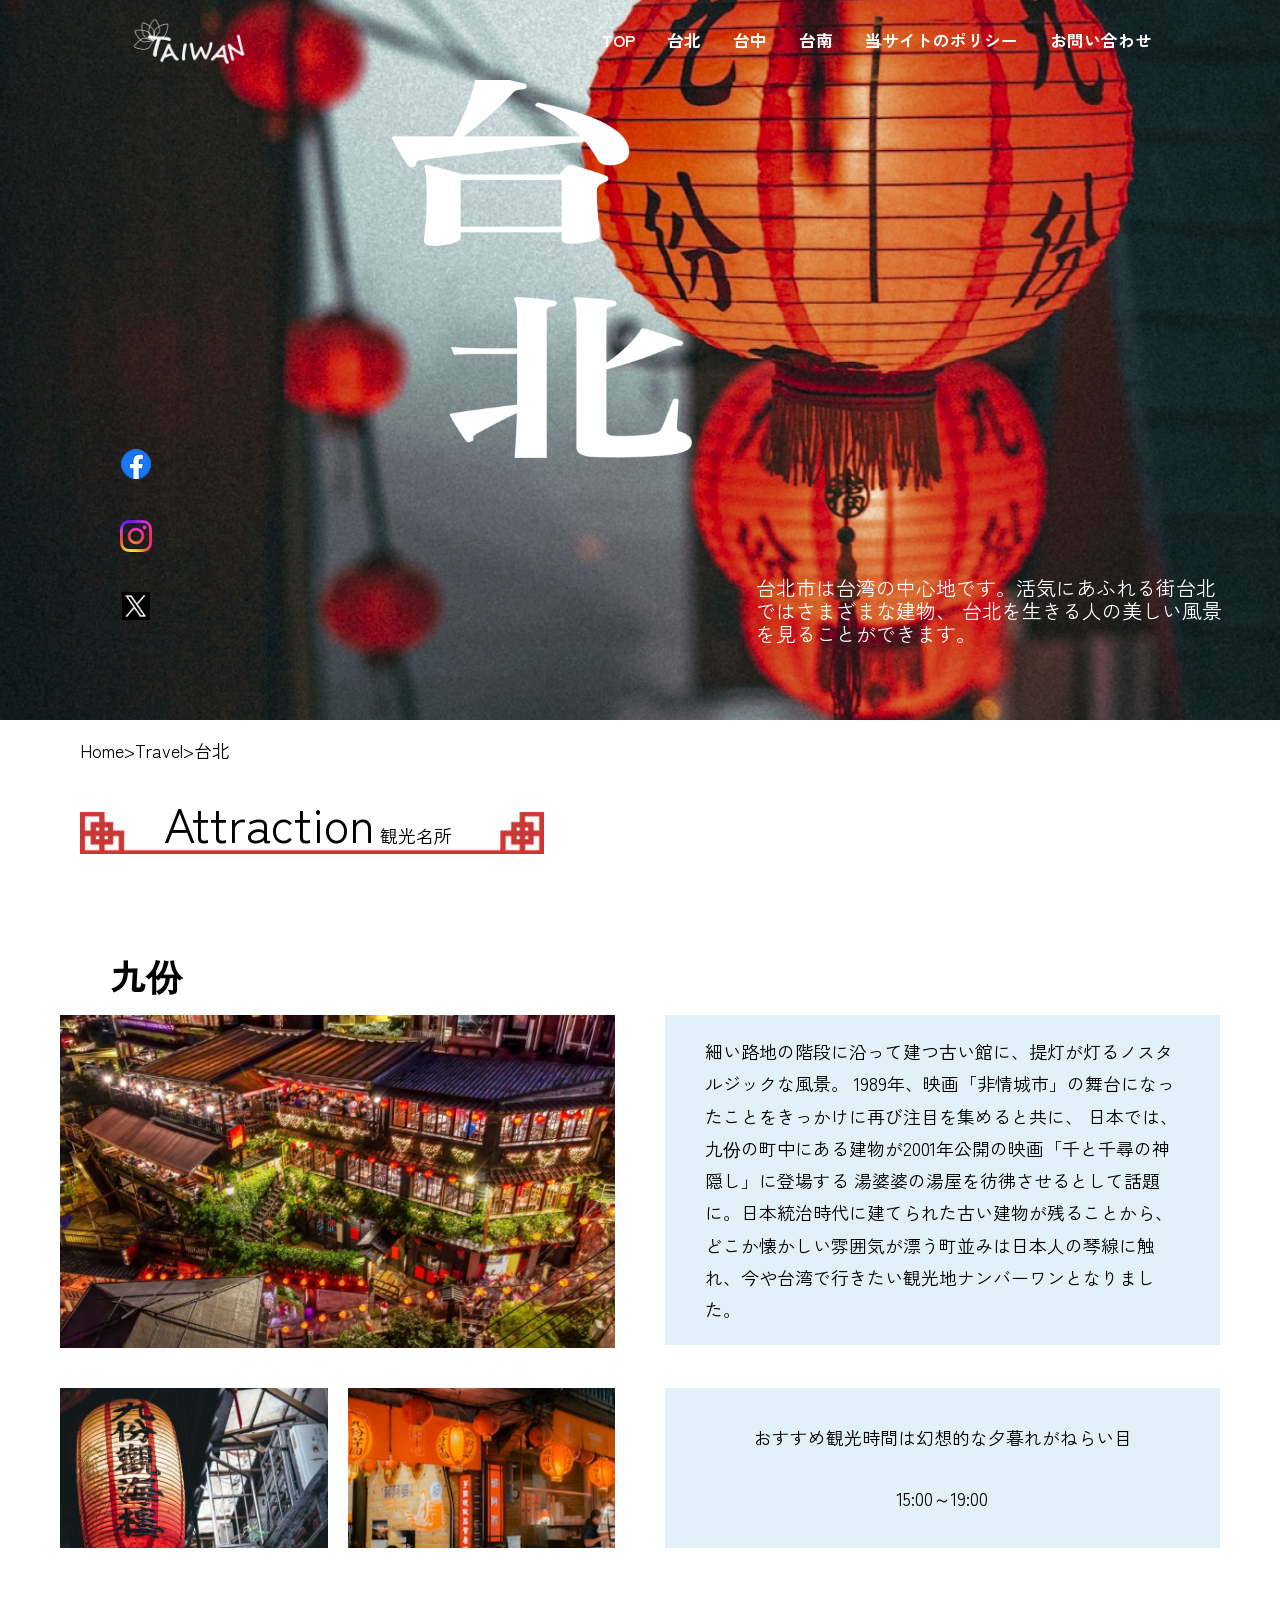
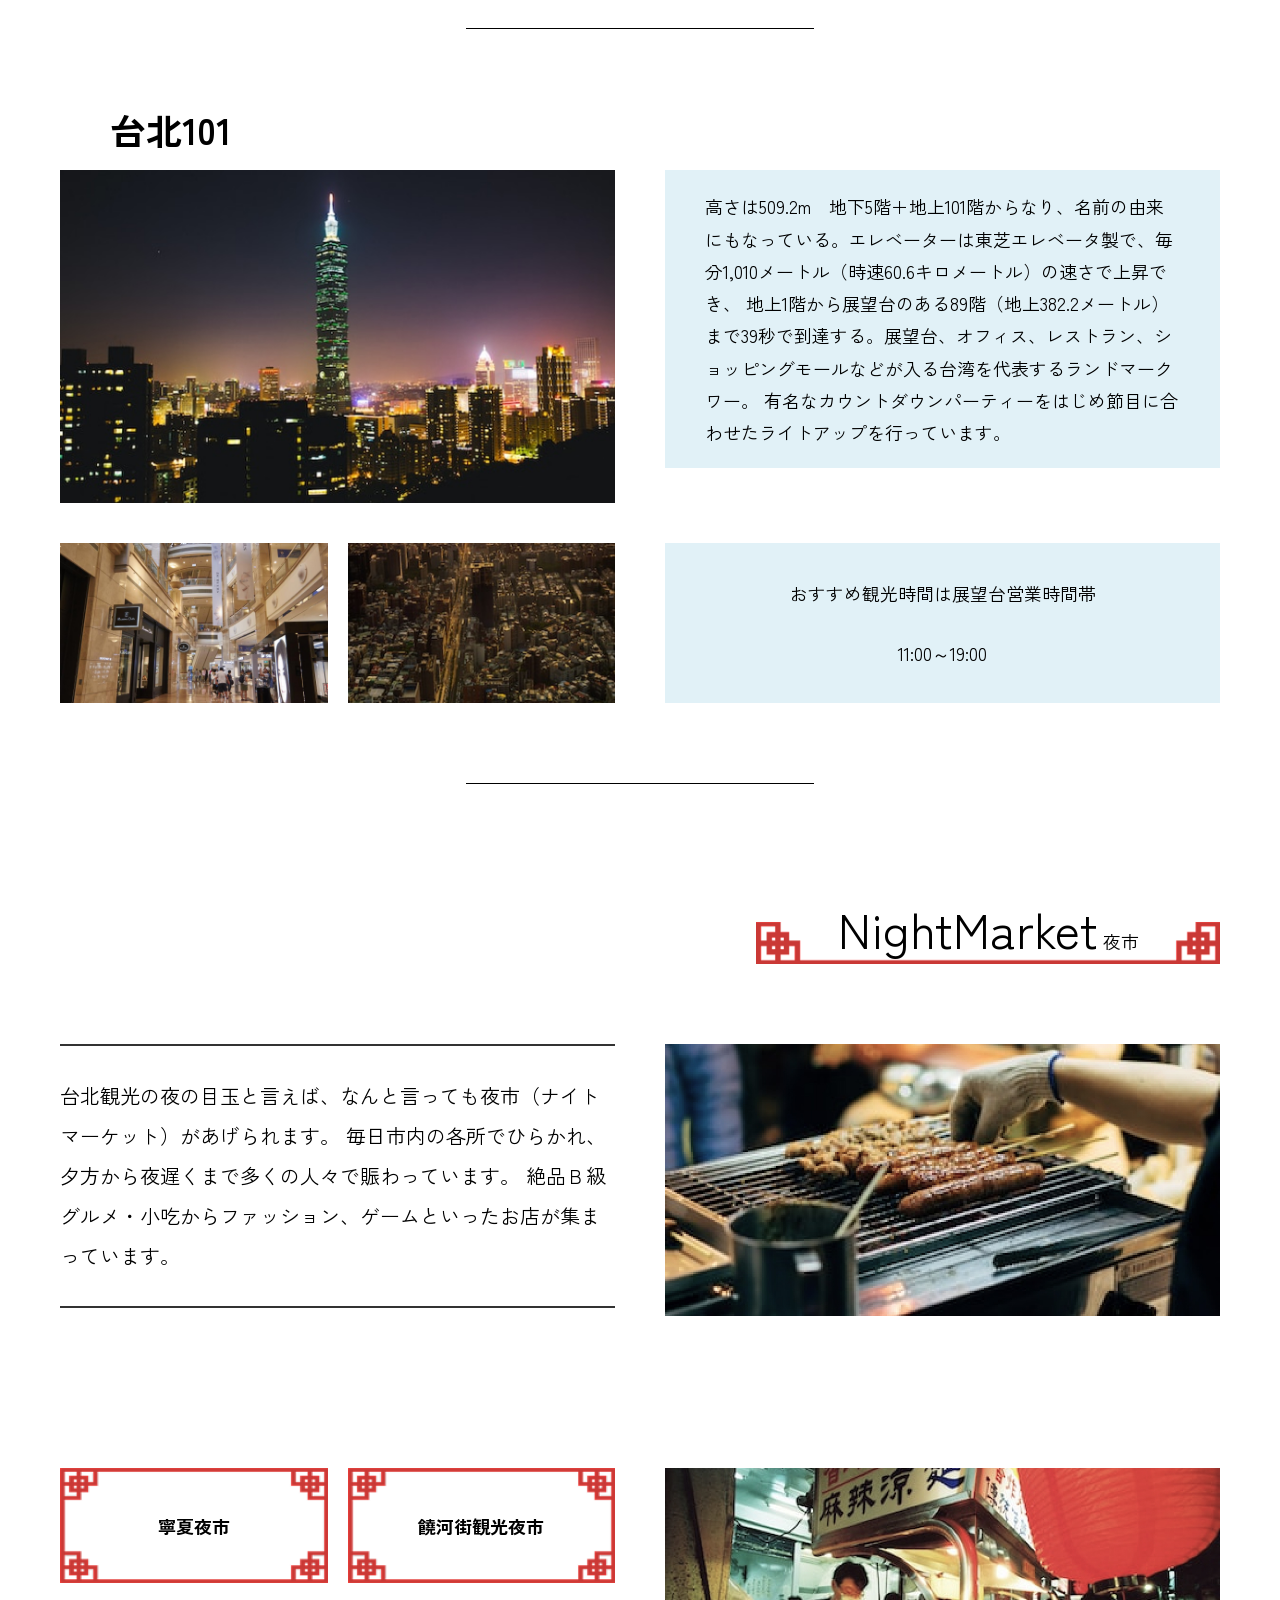
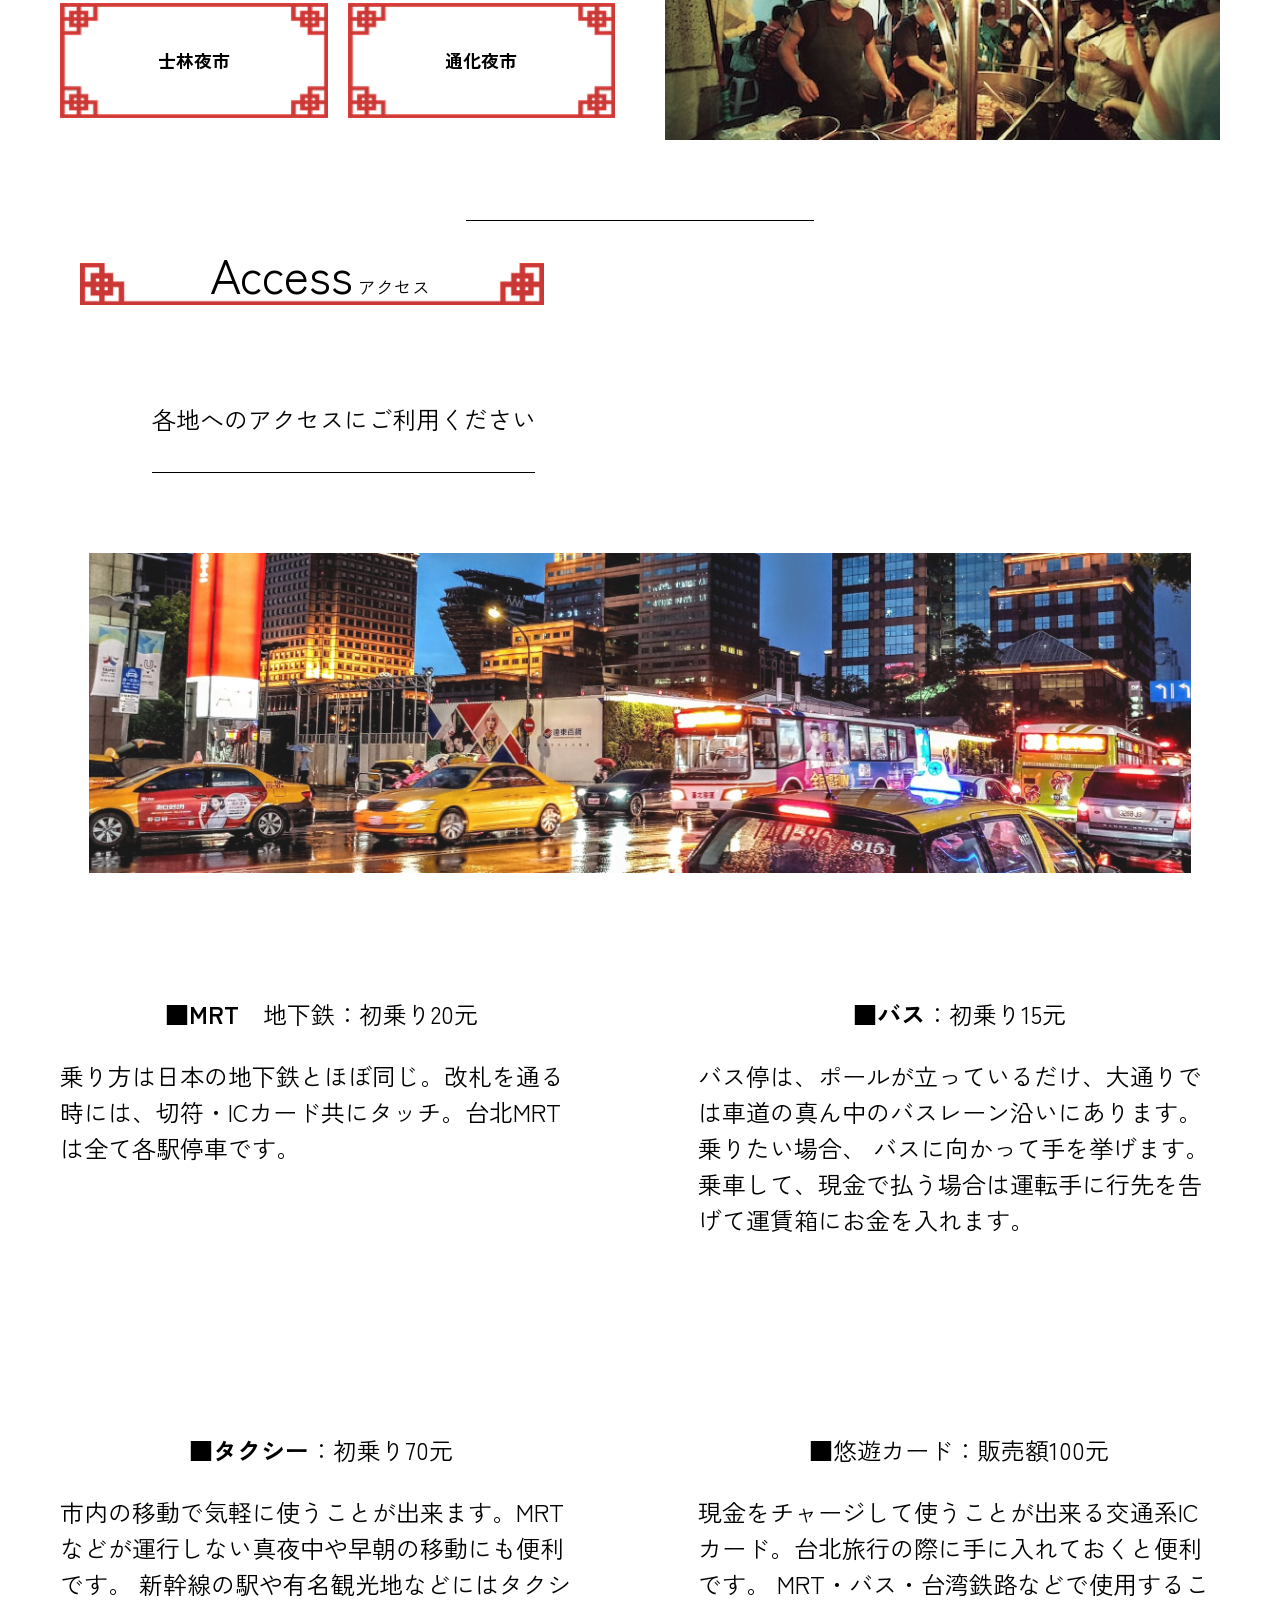
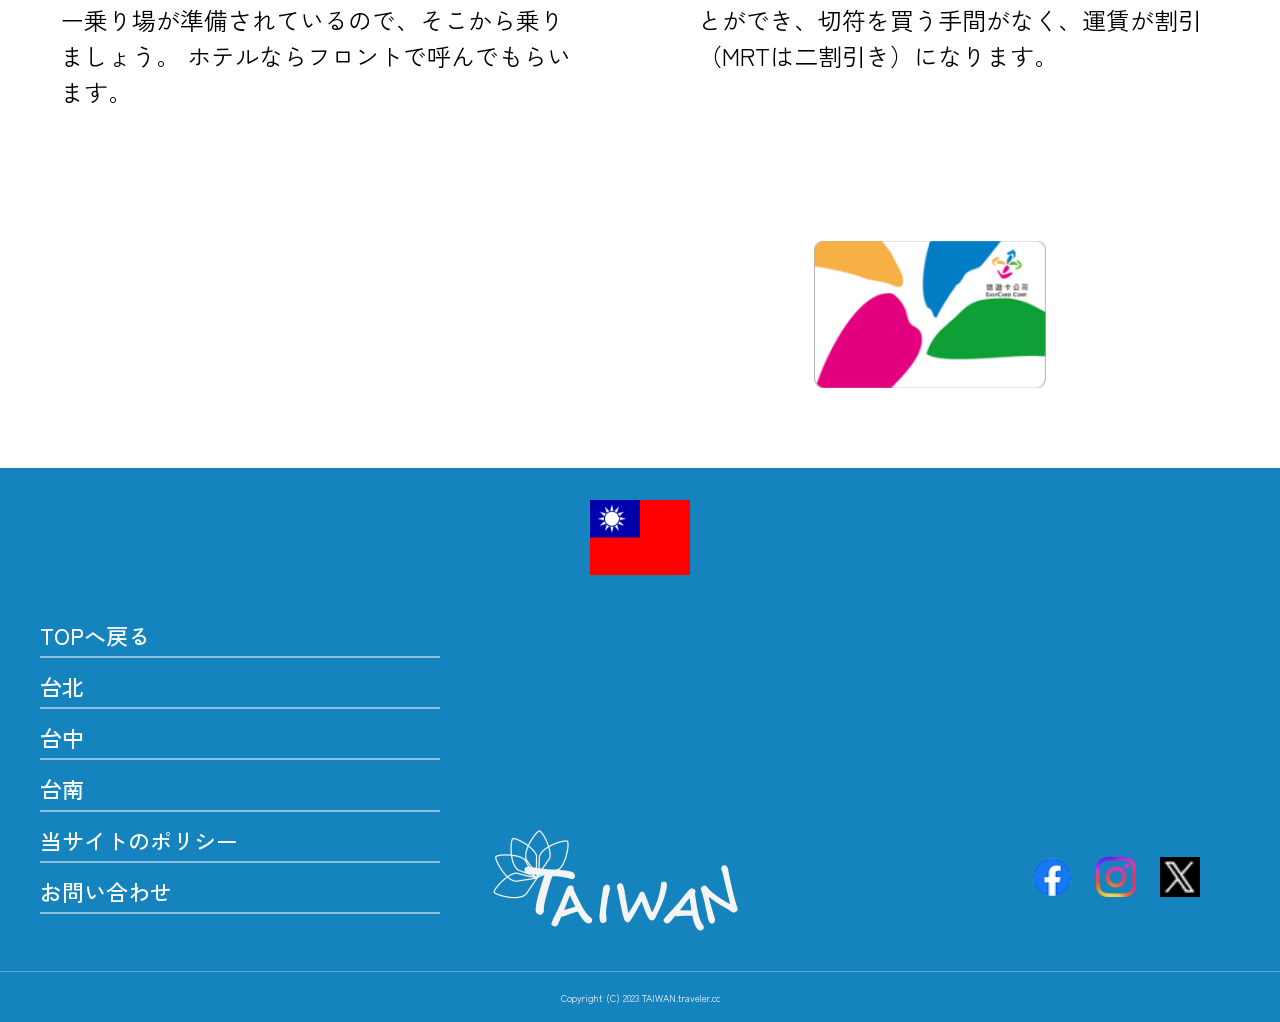
==== Portfolio/taipei/index.html @ 8aad1cf9 "Add files via upload" ====
<!DOCTYPE html>
<html lang="ja">
<head>
    <title>台北</title>
     <meta charset="UTF-8">
    <link rel="preconnect" href="https://fonts.googleapis.com">
    <link rel="preconnect" href="https://fonts.gstatic.com" crossorigin>
    <link href="https://fonts.googleapis.com/css2?family=Zen+Kaku+Gothic+New&display=swap" rel="stylesheet">
    <meta name="viewport">
    <link rel="stylesheet" href="./styles/reset.css">
    <link rel="stylesheet" href="./styles/style.css">
    <link rel="stylesheet" href="./styles/header.css">
    <link rel="stylesheet" href="../common/共有.topbtn/topbtn.css">
    <meta name="viewport" content="width=device-width, initial-scale=1.0">
    <!-- SP対応：画面幅に応じてレイアウトを調整 -->
</head>
<body>
    <!-- 💡body直下　headerの上に入れ込んでください -->
  <div id="loading">
    <img src="./images/ヘッダーロゴタイプ.png" alt="ロゴ" class="logo3">
  </div>

    <div class="wrapper">

    <header>

<div class="logo-oya">
    <img src="./images/ヘッダーロゴタイプ.png" class="logo-768">
</div>

        <div class="container">
            <!-- ヘッダー内のレイアウトを整えるコンテナ -->

            <h1 class="logo">
                <!-- PC表示用ロゴ（SPでは非表示） -->
                <a href="#">
                    <img src="./images/ヘッダーロゴタイプ.png" alt="TAIWAN">
                </a>
            </h1>

            <button class="hamburger" aria-label="メニュー">
                <!-- ハンバーガーメニュー（SPで表示） -->
                <span></span>
                <span></span>
                <span></span>
            </button>

            <nav class="nav">
                <!-- ドロワーメニュー（SP時に右からスライド） -->

                <h1 class="menuLogo">
                    <!-- SP表示用ロゴ（ドロワー内） -->
                    <a href="#">
                        <img src="./images/ヘッダーロゴタイプ.png" alt="">
                    </a>
                </h1>

                <p class="menuTitle">Menu</p>
                <!-- SP時のメニュータイトル -->

                <ul class="navList">
                    <!-- メニュー項目 -->
                    <li><a href="../index.html">TOP</a></li>
                    <li><a href="./index.html">台北</a></li>
                    <li><a href="../taichu/index.html">台中</a></li>
                    <li><a href="../tainan/index.html">台南</a></li>
                    <li><a href="#">当サイトのポリシー</a></li>
                    <li><a href="#">お問い合わせ</a></li>
                </ul>

            </nav>

        </div>
            <div class="header-box">
                <!-- SNSアイコン -->
                <div class="sns-icon">
                    <img src="./images/フェイスブックアイコン.png">
                    <img src="./images/インスタアイコン.png">
                    <img src="./images/X.twitter.png">
                </div>
                <!-- ヘッターメイン文字 -->
                <img class="main-rog" src="./images/PCメインロゴ台北画像.png">
                <!-- ヘッターコメント -->
            </div>
            <div class="title-sentence">
                    <p>台北市は台湾の中心地です。活気にあふれる街台北ではさまざまな建物、
                        台北を生きる人の美しい風景を見ることができます。
                    </p>
            </div>
    </header>

        <main>
            <!-- メニュー -->
            <section>
                <div class="pan"><p>Home>Travel>台北</p></div>
            </section>

            <section>
                <!-- 観光名所見出し -->
                <div class="headline-left">
                    <img class="left-img" src="./images/PC見出し背景画像.png" alt="観光名所見出し">
                    <p class="headline-left-text"><span class="en">Attraction</span><span class="jp"> 観光名所</span></p>
                </div>

                <!-- 観光地名 -->
                <div class="title">九份</div>

                <!-- 観光地 -->
                <div class="Attraction-content">

                    <!-- 観光地画像上段 -->
                    <div class="Attraction-row">
                        <div class="Attraction-main">
                            <img class="Attraction-img1" src="./images/PC九份メイン画像.jpg" alt="">
                        </div>
                        <div class="Attraction-row-text">
                        <p>
                            細い路地の階段に沿って建つ古い館に、提灯が灯るノスタルジックな風景。
                            1989年、映画「非情城市」の舞台になったことをきっかけに再び注目を集めると共に、
                            日本では、九份の町中にある建物が2001年公開の映画「千と千尋の神隠し」に登場する
                            湯婆婆の湯屋を彷彿させるとして話題に。日本統治時代に建てられた古い建物が残ることから、
                            どこか懐かしい雰囲気が漂う町並みは日本人の琴線に触れ、今や台湾で行きたい観光地ナンバーワンとなりました。
                        </p>
                       </div> 
                    </div>

                    <!-- 観光地説明下段 -->
                    <div class="Attraction-row">
                        <div class="Attraction-sub">
                               <picture  class="Attraction-img2">
                                    <source class="img-sub2" media="(max-width: 376px)" srcset="./images/九份375pxサブ画像1.jpg">
                                    <img class="img-sub2" src="./images/PC九份サブ画像1.jpg" alt="">
                                </picture>

                                <picture  class="Attraction-img3">
                                    <source class="img-sub3" media="(max-width: 376px)" srcset="./images/九份375pxサブ画像2.jpg">
                                    <img class="img-sub3" src="./images/PC九份サブ画像2.jpg" alt="">
                                </picture>
                        </div>
                        <div class="recommend">
                            <h1>おすすめ観光時間は幻想的な夕暮れがねらい目</h1>
                            <h2>15:00～19:00</h2>
                        </div>
                    </div>

                </div>
            </section>
            <div class="line"></div>
            <section>
                <div class="title">台北101</div>
                <div class="Attraction-content">
                    <div class="Attraction-row">
                        <div class="Attraction-main">
                            <img class="Attraction-img1" src="./images/PC台北１０１メイン画像.jpg">
                        </div>
                        <div class="Attraction-row-text">
                         <p>
                            高さは509.2m　地下5階＋地上101階からなり、名前の由来にもなっている。エレベーターは東芝エレベータ製で、毎分1,010メートル（時速60.6キロメートル）の速さで上昇でき、
                            地上1階から展望台のある89階（地上382.2メートル）まで39秒で到達する。展望台、オフィス、レストラン、ショッピングモールなどが入る台湾を代表するランドマークワー。
                            有名なカウントダウンパーティーをはじめ節目に合わせたライトアップを行っています。
                        </p>
                        </div>  
                    </div>
                    <div class="Attraction-row">
                       <div class="Attraction-sub">
                        <picture class="Attraction-img2">
                            <source class="img-sub2" media="(max-width: 376px)" srcset="./images/台北101レスポンシブ1.jpg">
                            <img class="img-sub2" src="./images/PC台北101サブ画像1.jpg">
                        </picture>
                        <picture class="Attraction-img3">
                            <source class="img-sub2" media="(max-width: 376px)" srcset="./images/台北101レスポンシブ2.jpg">
                            <img class="img-sub3" src="./images/PC台北101サブ画像2.jpg">
                        </picture>
                        </div>
                        <div class="recommend">
                            <h1>おすすめ観光時間は展望台営業時間帯</h1>
                            <h2>11:00～19:00</h2>
                        </div>
                    </div>
                </div>
            </section>
            <div class="line"></div>
            <section>
                <div class="headline-right">
                    <div class="headline-info">
                        <img src="./images/PC見出し背景画像.png">
                        <p class="headline-right-text"><span class="en">NightMarket</span><span class="jp"> 夜市</span></p>
                    </div>
                </div>
                <div class="market">
                    <div class="market-row">
                        <div class="market-text">
                            <h3>
                                台北観光の夜の目玉と言えば、なんと言っても夜市（ナイトマーケット）があげられます。 
                                毎日市内の各所でひらかれ、夕方から夜遅くまで多くの人々で賑わっています。 
                                絶品Ｂ級グルメ・小吃からファッション、ゲームといったお店が集まっています。
                            </h3>
                        </div>
                        <div class="market-img1">
                            <img src="./images/PC夜市画像１.jpg">
                        </div>    
                    </div>
                    <!-- 4つのボタン -->
                    <div class="market-row">

                        <div class="button-grid">

                            <div class="button-box">

                                <button id="showButton"class="js-modal-open"data-modal="modal-1">

                                    <img src="./images/PC夜市ボタンフレーム.png">

                                    <span>寧夏夜市</span>

                                </button>
                            </div>
                            <div class="button-box">

                                <button id="showButton" class="js-modal-open" data-modal="modal-2">

                                    <img src="./images/PC夜市ボタンフレーム.png">

                                    <span>饒河街観光夜市</span>

                                </button>
                                    
                            </div>
                            <div class="button-box">
                                <button id="showButton"class="js-modal-open"data-modal="modal-3">
                                    <img src="./images/PC夜市ボタンフレーム.png">
                                    <span>士林夜市</span>
                                </button>
                                    
                            </div>
                            <div class="button-box">
                                <button id="showButton"class="js-modal-open"data-modal="modal-4">
                                    <img src="./images/PC夜市ボタンフレーム.png">
                                    <span>通化夜市</span>
                                </button>
                                    
                            </div>
                        </div>
                        <div class="market-img2">
                            <img src="./images/PC夜市画像２.jpg">
                        </div>
                    </div>
                </div>
            </section>
            <div class="line"></div>
            <section>
                <div class="headline-left">
                    <img class="left-img" src="./images/PC見出し背景画像.png">
                    <p class="access-text"><span class="en">Access</span><span class="jp"> アクセス</span></p>
                </div>
                <div class="access">各地へのアクセスにご利用ください</div>
                <div class="line-left"></div>
                <div class="access-img">
                    <img src="./images/PCアクセス画像.jpg">
                </div>
                <div class="access-info">
                    <div class="access-item">
                        <h1><span>■MRT</span>　地下鉄：初乗り20元</h1>
                        <h2>乗り方は日本の地下鉄とほぼ同じ。改札を通る時には、切符・ICカード共にタッチ。台北MRTは全て各駅停車です。</h2>
                    </div>
                    <div class="access-item">
                        <h1><span>■バス</span>：初乗り15元</h1>
                        <h2>バス停は、ポールが立っているだけ、大通りでは車道の真ん中のバスレーン沿いにあります。乗りたい場合、
                            バスに向かって手を挙げます。乗車して、現金で払う場合は運転手に行先を告げて運賃箱にお金を入れます。
                        </h2>
                    </div>
                    <div class="access-item">
                        <h1><span>■タクシー</span>：初乗り70元</h1>
                        <h2>市内の移動で気軽に使うことが出来ます。MRTなどが運行しない真夜中や早朝の移動にも便利です。
                            新幹線の駅や有名観光地などにはタクシー乗り場が準備されているので、そこから乗りましょう。
                            ホテルならフロントで呼んでもらいます。
                        </h2>
                    </div>
                    <div class="access-item">
                        <h1><span>■</span>悠遊カード：販売額100元</h1>
                        <h2>
                            現金をチャージして使うことが出来る交通系ICカード。台北旅行の際に手に入れておくと便利です。
                            MRT・バス・台湾鉄路などで使用することができ、切符を買う手間がなく、運賃が割引（MRTは二割引き）になります。
                        </h2>
                    </div>
                </div>
                <div class="card">
                    <img src="./images/PC悠遊カード画像.jpg">
                </div>
            </section>
        </main>

<!-- srcにトップページボタンの画像を入れてください -->
<a href="#" class="pageTop">
    <img src="images/TOPへ戻るアイコン画像.png" alt="ページトップへ戻る">
</a>
        <footer>

            <div class="footerInner">
                <!-- フッター全体のレイアウトを中央にまとめるコンテナ -->

                <div class="footerFlag">
                    <!-- 台湾国旗（フッター上部に表示） -->
                    <img src="./images/PCフッター国旗画像.jpg" alt="台湾国旗">
                </div>

                <div class="footerContents">
                    <!-- PC時は3カラム（左：ナビ / 中央：ロゴ / 右：SNS） -->
                    <!-- SP時は縦並び -->

                    <nav class="footerNav">
                        <!-- 左側のナビゲーション -->
                        <ul>
                            <li><a href="../index.html">TOPへ戻る</a></li>
                            <li><a href="./index.html">台北</a></li>
                            <li><a href="../taichu/index.html">台中</a></li>
                            <li><a href="../tainan/index.html">台南</a></li>
                            <li><a href="#">当サイトのポリシー</a></li>
                            <li><a href="#">お問い合わせ</a></li>
                        </ul>
                    </nav>

                    <div class="footerBottom">
                        <!-- PC：ロゴとSNSを横並びで下部に配置 -->
                        <!-- SP：ロゴとSNSを横並びで中央に配置 -->

                        <div class="footerLogo">
                            <!-- 中央のサイトロゴ -->
                            <img src="./images/ヘッダーロゴタイプ.png" alt="サイトロゴ">
                        </div>

                        <div class="sns">
                            <!-- 右側のSNSアイコン -->
                            <a href=""><img src="./images/フェイスブックアイコン.png" alt="Facebook"></a>
                            <a href=""><img src="./images/インスタアイコン.png" alt="Instagram"></a>
                            <a href=""><img src="./images/X.twitter.png" alt="X（旧Twitter）"></a>
                        </div>

                    </div>

                </div>

            </div>

            <div class="copyright">
                <!-- コピーライト表記 -->
                <small>Copyright (C) 2023 TAIWAN.traveler.cc</small>
            </div>

        </footer>
    </div>
    <!-- モーダル 寧夏夜市　-->
    <div id="modal-1" class="modal-container js-modal">
    <!-- 暗い背景 -->
    <div class="modal-overlay js-modal-close"></div>

    <!-- 青いモーダルの箱 -->
    <div class="modal-content-blue">
                                            <!-- 閉じるボタン（×） -->
                                            <button class="btn-close-white js-modal-close">&times;</button>
                                            
                                            <!-- 施設タイトル -->
                                            <h2 class="modal-title">寧夏夜市</h2>

                                            <!-- 画像2枚並び -->
                                            <div class="modal-img-grid">
                                            <img src="./images/modal1.jpg" alt="寧夏夜市">
                                            <div class="modal-right">
                                                <p class="modal-text">
                                                寧夏路夜市は台湾伝統の屋台料理やB級グルメがメインの夜市です。
                                                特に大同区の圓環付近には懐かしいグルメがたくさん集まっていますので、
                                                思う存分味わってください。また、ここの夜市は歩道と車道が分かれているので、
                                                食事やショッピングに便利です。食の夜市とも言われる寧夏路夜市には毎日、大勢の人々が訪れています。
                                                </p>
                                                 <!-- 営業時間・住所 -->
                                                <div class="modal-info">
                                                <p class="info-label">営業時間</p>
                                                <p>日曜日17:00 - 25:00</p>
                                                <p>月曜日17:00 - 25:00</p>
                                                <p>火曜日17:00 - 25:00</p>
                                                <p>水曜日17:00 - 25:00</p>
                                                <p>木曜日17:00 - 25:00</p>
                                                <p>金曜日17:00 - 25:00</p>
                                                <p>土曜日17:00 - 25:00</p>
                                                </div>
                                                </div>
                                                </div>
                                        </div>
                                    </div>
                                    <!-- モーダル 饒河街観光夜市　-->
                                    <div id="modal-2" class="modal-container js-modal">

                                        <!-- 暗い背景 -->
                                        <div class="modal-overlay js-modal-close"></div>

                                        <!-- 青いモーダルの箱 -->
                                        <div class="modal-content-blue">
                                            <!-- 閉じるボタン（×） -->
                                            <button class="btn-close-white js-modal-close">&times;</button>
                                            
                                            <!-- 施設タイトル -->
                                            <h2 class="modal-title">饒河街観光夜市</h2>

                                            <!-- 画像2枚並び -->
                                            <div class="modal-img-grid">
                                                <img src="./images/modal2.jpg" alt="饒河街観光夜市">
                                                <div class="modal-right">
                                                    <p class="modal-text">
                                                        饒河街観光夜市は、屋台料理から雑貨や生活用品も扱う夜市です。
                                                        その手ごろな値段が魅力的で、多くの人々で賑わいます。
                                                        最も観光客に人気があるのは「藥燉排骨」「胡椒餅」「水煎包」「蚵仔麵線」
                                                        など行列ができる人気料理と、「麻辣臭豆腐」「牛肉麵」「天婦羅」など台湾の伝統的な屋台料理も定番です。　
                                                    </p>
                                                    <div class="modal-info">
                                                        <p class="info-label">営業時間</p>
                                                        <p>日曜日17:00 - 25:00</p>
                                                        <p>月曜日17:00 - 25:00</p>
                                                        <p>火曜日17:00 - 25:00</p>
                                                        <p>水曜日17:00 - 25:00</p>
                                                        <p>木曜日17:00 - 25:00</p>
                                                        <p>金曜日17:00 - 25:00</p>
                                                        <p>土曜日17:00 - 25:00</p>
                                                    </div>
                                                </div>
                                        </div>
                                    </div>
                                </div>
                                <!-- モーダル 士林夜市 -->
                                    <div id="modal-3" class="modal-container js-modal">

                                        <!-- 暗い背景 -->
                                        <div class="modal-overlay js-modal-close"></div>

                                        <!-- 青いモーダルの箱 -->
                                        <div class="modal-content-blue">
                                            <!-- 閉じるボタン（×） -->
                                            <button class="btn-close-white js-modal-close">&times;</button>
                                            
                                            <!-- 施設タイトル -->
                                            <h2 class="modal-title">士林夜市</h2>

                                            <!-- 画像2枚並び -->
                                            <div class="modal-img-grid">
                                                <img src="./images/modal3.jpg" alt="士林夜市">
                                                <div class="modal-right">
                                                    <p class="modal-text">
                                                        ここは市内で最も規模が大きく知名度の高い夜市で、
                                                        台湾のおいしい屋台グルメからユニークな雑貨まで、
                                                        ありとあらゆるものが売られています。
                                                        その種類の豊富さ、敷地の広さ、歴史、そして夜遊びスポット
                                                        としての人気度と、士林夜市の魅力は何から何まで台北ナンバーワン。
                                                        台北観光では絶対にはずせない魅惑スポットです。
                                                    </p>
                                                    <div class="modal-info">
                                                        <p class="info-label">営業時間</p>
                                                        <p>日曜日17:00 - 25:00</p>
                                                        <p>月曜日17:00 - 25:00</p>
                                                        <p>火曜日17:00 - 25:00</p>
                                                        <p>水曜日17:00 - 25:00</p>
                                                        <p>木曜日17:00 - 25:00</p>
                                                        <p>金曜日17:00 - 25:00</p>
                                                        <p>土曜日17:00 - 25:00</p>
                                                    </div>
                                                </div>
                                            </div>
                                        </div>
                                    </div>
                                    <!-- モーダル 通化夜市 -->
                                    <div id="modal-4" class="modal-container js-modal">

                                        <!-- 暗い背景 -->
                                        <div class="modal-overlay js-modal-close"></div>

                                        <!-- 青いモーダルの箱 -->
                                        <div class="modal-content-blue">
                                            <!-- 閉じるボタン（×） -->
                                            <button class="btn-close-white js-modal-close">&times;</button>
                                            
                                            <!-- 施設タイトル -->
                                            <h2 class="modal-title">通化夜市</h2>

                                            <!-- 画像2枚並び -->
                                            <div class="modal-img-grid">
                                                <img src="./images/modal4.jpg" alt="通化夜市">
                                                <div class="modal-right">
                                                    <p class="modal-text">
                                                        台北の他の夜市と比べると小規模ではあるものの、
                                                        食べ物においてはどの夜市にも決して劣りません。
                                                        有名な駱記小炒(炒め物)、裕品元の氷火湯円、
                                                        平価鉄板焼、通化夜市の揚げサツマイモボールは、
                                                        ぜひとも賞味したい特色的な伝統軽食です。
                                                        マッサージ店もたくさんあり、1日の終わりに最適な夜市です。
                                                    </p>
                                                    <div class="modal-info">
                                                        <p class="info-label">営業時間</p>
                                                        <p>日曜日17:00 - 25:00</p>
                                                        <p>月曜日17:00 - 25:00</p>
                                                        <p>火曜日17:00 - 25:00</p>
                                                        <p>水曜日17:00 - 25:00</p>
                                                        <p>木曜日17:00 - 25:00</p>
                                                        <p>金曜日17:00 - 25:00</p>
                                                        <p>土曜日17:00 - 25:00</p>
                                                    </div>
                                                </div>
                                            </div>
                                        </div>
                                    </div>
     <script src="./scripts/header.js"></script>
     <script src="../common/共有.topbtn/topbtn.js"></script>
      <script>
    const openBtns = document.querySelectorAll('.js-modal-open');
    const closeBtns = document.querySelectorAll('.js-modal-close');

    openBtns.forEach(btn => {
      btn.addEventListener('click', () => {
        const modalId = btn.getAttribute('data-modal');
        const targetModal = document.getElementById(modalId);
        if (targetModal) {
          targetModal.classList.add('is-active');
        }
      });
    });

    closeBtns.forEach(btn => {
      btn.addEventListener('click', () => {
        const modal = btn.closest('.modal-container');
        if (modal) {
          modal.classList.remove('is-active');
        }
      });
    });
  </script>
  <script src="../common/共有.load/loding.js"></script>
</body>
</html>
---- Portfolio/taipei/styles/style.css ----
@charset "utf-8";
body {
  margin: 0;
  padding: 0;
}

main {
  width: 100%;
  max-width: 1200px;
  margin: 0 auto;
  padding: 0 20px;
  box-sizing: border-box;
}

section {
  width: 100%;
} 
/* header 画像 */
header {
  aspect-ratio: 1920 / 768;
  background: url(../images/pc-hero.jpg) no-repeat center/cover;
  background-size: cover;
  background-position: center;
  position: relative;
}

/* header 画像の上に乗る要素 */
.header-box {
  display: flex;
  width: 100%;
  max-width: 1200px;
  height: 75%;
  position: absolute;
}
.logo-oya {
  display: inline;
  width: 0;
  position: absolute;
  z-index: 1;
}
.logo-768 {
  display: none;
  padding: 5%;
}
.main-rog {
  width: 25%;
  max-width: 300px;
  height: 70%;
  max-height: 539px;
  display: block;
  margin: 0 10% 0 20%;
}
.sns-icon {
  align-self: flex-end;
  max-width: 38px;
  max-height: 176px;
  display: flex;
  flex-direction: column;
  align-items: center;
  gap: 40px;
  margin-left: 10%;
}
.title-sentence {
  align-self: flex-end;
  width: 40%;
  max-width: 468px;
  height: 12%;
  max-height: 96px;
  transform: translateX(70%);
  color: #ffffff;
  font-size: 20px;
  position: absolute;
  top: 80%;
  right: 30%;
}
/* heder下のナビ */
.pan {
  width: 100%;
  height: 60px;
  margin: 20px 20px 50px 20px;
}
/* Attraction 観光名所 文字と画像 親要素*/
.headline-left {
  max-width: 40%;
  aspect-ratio: 530 / 96;
  position: relative;
  margin: 20px;
  bottom: 80px;
}
.headline-right {
  display: flex;
  justify-content: flex-end;
  align-items: flex-end;
  aspect-ratio: 530 / 96;
  position: relative;
  width: 100%;
  height: 100px;
  margin-bottom: 80px;
}
.headline-info {
  width: 40%;

}
.left-img {
  width: 100%;
}
.headline-right img {
  width: 100%;
}
/* Attraction 観光名所 子要素 文字場所指定 */
.headline-left-text {
  position: absolute;
  top: 30%;
  left: 18%;
  width: 100%;
}
.headline-right-text {
  position: absolute;
  top: 37%;
  right: 7%;
}
/* Attraction 観光名所 英語 */
.en {
  font-size: 48px;
}
/* Attraction 観光名所 日本語 */
.ja {
  font-size: 24px;
}
/* 九份 */
.title {
  font-size: 36px;
  font-weight: bold;
  padding: 0 0 20px 50px;
}
.Attraction-content {
    display: flex;
    flex-direction: column;
    gap: 40px;
}

.Attraction-row {
    display: flex;
    justify-content: space-between;
    align-items: stretch;
    gap: 50px;
}

.Attraction-main,
.Attraction-row-text,
.Attraction-sub,
.recommend {
    flex: 1;
}
.Attraction-img1 {
    width: 100%;
    height: 100%;
    object-fit: cover;
}

.Attraction-row-text p {
    flex: 1;
    margin: 0;
    padding: 20px 40px;
    line-height: 1.8;
    background: rgba(108, 186, 216, 0.2);
}
.Attraction-sub {
    display: flex;
    gap: 20px;
}

.Attraction-img2,
.Attraction-img3 {
    width: calc(50% - 10px);
    display: block;
}
.img-sub2,
.img-sub3 {
  width: 100%;
  height: 100%;
}
.recommend {
    height: 160px;
    background: rgba(108, 186, 216, 0.2);
    display: flex;
     flex-direction: column;  
    justify-content: center; 
    text-align: center;
}
.recommend h1 {
  padding-bottom: 40px;
}
.line {
    width: 30%;
    height: 1px;
    background-color: #000;
    margin: 80px auto;
}
.market {
    display: flex;
    flex-direction: column;
    gap: 40px;
}

.market-row {
    display: flex;
    gap: 50px;
    align-items: flex-start;
}

.market-text,
.market-img1,
.button-grid,
.market-img2 {
    flex: 1;
}
.market-text {
  display: flex;
  flex-direction: column;   /* h1とh2を縦並び */
  justify-content: center;  /* 上下中央 */
  align-items: center;      /* 左右中央 */
  line-height: 2;
  font-size: 20px;
  margin-bottom: 120px;
  height: 264px;
  border-top: 2px solid #333;
  border-bottom: 2px solid #333;
}
.market-img1 img,
.market-img2 img {
    width: 100%;
    display: block;
}
.button-grid {
 display: grid;
    grid-template-columns: repeat(2, 1fr); /* 2列 */
    gap: 20px;
    width: 460px;
    margin: 0 auto;
}
.button-box {
   position: relative;
}
.button-box > button {
    width: 100%;
    padding: 0;
    border: none;
    background: none;
    cursor: pointer;
}
.button-box img {
  width: 100%;
  height: 100%;
  display: block;
}
.button-box span {
   position: absolute;
    top: 50%;
    left: 50%;
    transform: translate(-50%, -50%);
    margin: 0;
    font-size: 18px;
    font-weight: bold;
    pointer-events: none;
    width: 150px;
    text-align: center;
}
.market-img1 {
  height: 264px;
  margin-bottom: 120px;
}

.market-img1 img {
  width: 100%;
  max-width: 100%;
  height: auto;
}
.market-img2 img {
  width: 100%;
  max-width: 100%;
}
.access {
  font-size: 24px;
  margin-left: 92px;
}
.line-left {
  width: 33%;
  height: 1px;
  background-color: #000;
  margin: 40px 0 80px 92px;
}
.access-text {
  position: absolute;
  top: 30%;
  left: 28%;
}
.access-img {
  width: 95%;
  height: 336px;
  display: block;
  margin: 0 auto;
  margin-bottom: 80px;
  text-align: center;
}
.access-img img {
  width: 100%;
  max-width: 1160px;
  max-height: 100%;
  margin: 0 auto;
}
.access-info {
    width: 100%;
    max-width: 100%;
    height: 832px;
    margin: 0 auto;
    display: flex;
    flex-wrap: wrap;      /* 2段に折り返す */
    justify-content: space-between;
    gap: 40px 30px;       /* 縦40px・横30px */
    margin-bottom: 40px;
}

.access-item {
    width: 45%;
    height: 45%;
}
.access-item span {
    font-weight: bold;
}
.access-item h1 {
  font-size: 24px;
  padding: 5%;
  line-height: 1.5;
  text-align: center;
}
.access-item h2 {
  font-size: 24px;
  line-height: 1.5;
}
.card {
  width: 20%;
  aspect-ratio: 246/155;
  margin-left: 65%;
  margin-bottom: 80px;
}
.card img {
  max-width: 100%;
  max-height: 100%;
}
footer{
    background:#1583bd;
    background-size: cover;
    color:#fff;
    width: 100%;
}

/* --------------------
PC（デスクトップ表示）
-------------------- */

.footerInner{
    width:1200px;                     /* PC時の最大幅 */
    max-width:calc(100% - 64px);      /* 画面幅に応じて縮む */
    margin:0 auto;                    /* 中央寄せ */
    padding:32px 0 0;                 /* 上に余白 */
}

.footerFlag{
    text-align:center;                /* 国旗を中央に配置 */
    margin-bottom:48px;               /* 下に余白 */
}

.footerFlag img{
    width:100px;                      /* 国旗サイズ */
}

.footerContents{
    display:grid;                     /* PC時は3カラムレイアウト */
    grid-template-columns:400px 1fr 400px; /* 左：ナビ / 中央：ロゴ / 右：SNS */
    align-items:start;                /* 左ナビを上に揃える */
}

/* 左ナビ（PC時は左カラム） */
.footerNav{
    width:400px;
}

.footerNav ul{
    list-style:none;
    margin:0;
    padding:0;
}

.footerNav li{
    border-bottom:2px solid rgba(255,255,255,.5); /* 下線 */
    margin-bottom:16px;
    padding-bottom:8px;
}

.footerNav a{
    display:block;
    color:#fff;
    text-decoration:none;
    font-size:22px;
    font-weight:500;
}

/* ロゴ＋SNS（PC時は中央〜右の下部に配置） */
.footerBottom{
    grid-column:2 / 4;                /* 中央〜右カラムをまとめて扱う */
    display:flex;                     /* ロゴとSNSを横並び */
    justify-content:space-between;    /* 左：ロゴ / 右：SNS */
    align-items:center;

    padding:0 40px;                   /* 左右に余白 */
    margin-top:200px;                 /* ← ロゴ＋SNSを下部に移動（画像と同じ位置） */
}

/* ロゴ（中央カラム） */
.footerLogo{
    display:flex;
    justify-content:center;
    align-items:center;
}

.footerLogo img{
    width:100%;                      /* PC版ロゴサイズ */
    display:block;
}

/* SNS（右カラム） */
.sns{
    display:flex;
    align-items:center;
    gap:24px;                         /* アイコン間の余白 */
}

.sns img{
    width:40px;                       /* PC版SNSアイコンサイズ */
    display:block;
}

/* コピーライト（フッター最下部） */
.copyright{
    margin-top:40px;                  /* 上に余白 */
    padding:18px 0;
    text-align:center;
    border-top:1px solid rgba(255,255,255,.3);
    font-size:12px;
}

/* --------------------
SP（スマホ表示）
-------------------- */
/*モーダル制作*/
/* モーダル全体のコンテナ */
.modal-container {
  position: fixed;
  top: 0;
  left: 0;
  width: 100%;
  height: 100%;
  z-index: 1000;
  opacity: 0;                     
  visibility: hidden;             
  transition: opacity 0.5s, visibility 0.5s;
}

/* 表示時のクラス */
.modal-container.is-active {
  opacity: 1;                   
  visibility: visible;
}

/* 背景（グレーの半透明） */
.modal-overlay {
  position: absolute;
  top: 0;
  left: 0;
  width: 100%;
  height: 100%;
}

/* ★カンプ通りの青いモーダル枠 */
.modal-content-blue {
  position: absolute;
  top: 50%;
  left: 50%;
  transform: translate(-50%, -50%);
  width: 100%;
  height: 75%;
  background-color: rgba(13, 130, 186, 0.9); 
  padding: 35px 40px;
  box-sizing: border-box;
  color: #ffffff;             /* 文字はすべて白 */
  border-radius: 0;           /* カンプ通り角丸なし（必要なら 4px などに） */
}

/* ×ボタン */
.btn-close-white {
  position: absolute;
  top: 15px;
  right: 20px;
  background: none;
  border: none;
  font-size: 36px;
  font-weight: bold;
  color: #000;                /* 黒いバツマーク */
  cursor: pointer;
  line-height: 1;
}

/* モーダル内タイトル */
.modal-title {
  font-size: 36px;
  font-weight: bold;
  margin: 0 0 25px 0;
  color: #fff;
}

/* 画像2枚並び */
.modal-img-grid {
  display: flex;
  height: 85%;
  gap: 20px;
  align-items: stretch;
}
.modal-right {
    display: flex;
    flex-direction: column;
    flex: 1;
}
.modal-img-grid img {
    width: calc(50% - 10px);
    height: auto;
    max-height: 100%;
    object-fit: cover;
    display: block;

}
.modal-text {
  display: flex;
  flex-direction: column;
  font-size: 20px;
  text-align: center;
  align-items: center;
  justify-content: center;
  flex: 1;
}
/* 営業時間・住所エリア */
.modal-info {
  font-size: 20px;
  line-height: 1.5;
  text-align: center;
  align-items: center;
  flex: 1;
}

.modal-info p {
  margin: 0;
}

.modal-info .info-label {
  font-weight: bold;
  margin-bottom: 5px;
}
@media screen and (max-width:768px){
.logo-oya {
  width: 20%;
}
.logo-768 {
  display: block;
  width: 100%;
}
.footerInner{
    width:100%;
    padding:16px;                     /* スマホ時は余白を小さく */
}

.footerFlag{
    margin-bottom:20px;
}

.footerFlag img{
    width:80px;                       /* SP版国旗サイズ */
}

.footerContents{
    display:flex;                     /* SP時は縦並び */
    flex-direction:column;
    align-items:center;
}

/* ナビ（SP時は中央に縦並び） */
.footerNav{
    width:100%;
    max-width:343px;
}

.footerNav li{
    margin:0;
    padding:0;
    border-bottom:2px solid rgba(255,255,255,.5);
}

.footerNav li+li{
    border-top:none;
}

.footerNav a{
    padding:8px 0;
}

/* ロゴ＋SNS（SP時は横並びで中央） */
.footerBottom{
    width:100%;
    display:flex;
    flex-direction:row;               /* 横並び */
    justify-content:center;
    align-items:center;
    gap:24px;

    margin-top:80px;                  /* 上に余白（SP版の位置調整） */
    margin-bottom:20px;

    transform:translateX(-80px);      /* ← ロゴ＋SNSを画像のように左寄せ */
}

/* ロゴ（SP版サイズ） */
.footerLogo img{
    width:140px;
}

/* SNS（SP版サイズ） */
.sns{
    display:flex;
    align-items:center;
    gap:32px;
}

.sns img{
    width:70px;
}

.copyright{
    margin-top:32px;
    padding:14px 0;
    font-size:11px;
}

}


@media screen and (max-width :1024px){
.access-img {
  width: 100%;
}
.line-left {
  width: 38%;
}
footer {
  width: 100%;
}
.Attraction-left-text{
  top: 15px;
  left: 73px;
}
.Attraction-block2 p {
  line-height: 1.4;
  font-size: 18px;
}
.recommend h1,.recommend h2{
  font-size: 18px;
}
.modal-content-blue {
  height: 70%;
}
}
@media screen and (max-width :768px){
  .header-box {
    height: 70%;
    top: 15%;
  }
  .title-sentence {
    top: 75%;
  }
  .access-img {
    width: 100%;
  }
  footer {
    width: 100%;
  }
  .Attraction-left-text{
    width: 300px;
    top:22px;
    left: 80px;
  }
  .en {
    font-size: 24px;
  }
  .jp {
    font-size: 12px;
  }
  .headline-right {
    align-items: flex-start;
  }
  .headline-info {
    width: 40%;
  }
  .headline-info img {
    width: 100%;
    max-width: 530px;
    display: block;

  }
  .headline-right-text{
    top: 15px;
    right: 50px;
  }
  .Attraction-row {
        flex-direction: column;
        gap: 20px;
    }

    .Attraction-main,
    .Attraction-row-text,
    .Attraction-sub,
    .recommend {
        width: 100%;
    }

    .Attraction-img2,
    .Attraction-img3 {
        width: calc(50% - 10px);
    }
     .market-row {
        flex-direction: column;
        gap: 20px;
    }

    .market-text,
    .market-img1,
    .button-grid,
    .market-img2 {
        width: 100%;
    }
    .market-text {
      margin-bottom: 0;
    }
    .market-img1 {
      margin-bottom: 0;
    }
    .line-left {
      width: 51%;
    }
    .access-img {
      height: auto;
      margin-bottom: 40px;
    }
    .access-info {
      flex-direction: column;
      gap: 20px;
      height: auto;
    }
    .access-item {
      width: 100%;
      height: auto;
    }
    .access-item h1 {
      padding: 0%;
    }
    .modal-content-blue {
      height: 90%;
    }
} 
@media screen and (max-width :426px) {
   header {
    background-image: url(../images/herofull375.jpg);
  }
  .header-box {
    margin-top: 10%;
  }
  .sns-icon {
    margin-left: 0%;
  }
  .main-rog {
    width: 56%;
    aspect-ratio: 199/372;
  }
  .title-sentence {
    transform: none;
    font-size: 12px;
    margin-left: 108px;
    width: 70%;
    height: auto;
    top: 94%;
    right: 0%;
  }
  .line {
    width: 60%;
  }
  .line-left {
    width: 60%;
    margin: 12px 20% 40px 20%;
  }
  .headline-left {
    width: 60%;
    max-width: 100%;
    margin: 0 auto;
    bottom: 40px;
  }
  .headline-left-text {
    width: auto;
    top: 30%;
    left: 17%;
  }
  .title {
    padding: 0;
    margin: 0 auto 20px auto;
    text-align: center;
    font-size: 24px;
  }
  .Attraction-content{
    gap: 20px;
  }
   .Attraction-main,
    .Attraction-sub {
        aspect-ratio: 16 / 9;
    }

    .Attraction-img1 {
        width: 100%;
        height: 100%;
        object-fit: cover;
    }

    .Attraction-sub {
        display: flex;
        gap: 10px;
    }

    .Attraction-img2,
    .Attraction-img3 {
        width: calc(50% - 10px);
        height: 100%;
        flex: 1;
        object-fit: cover;
    }
  .headline-right {
    width: 100%;
    height: auto;
    margin-bottom: 40px;
  }
  .headline-info {
    width: 60%;
    max-width: 100%;
    margin: 0 auto;
  }
  .headline-right-text {
    top: 13%;
    right: 29%;
  }
  .market-row {
    align-items: center;
    justify-content: center;
  }
  .market-text {
    width: 60%;
  }
  h3 {
    font-size: 12px
  }
  .market-img1,
  .market-img2{
    width: 50%;
  }
.button-box p{
font-size: 12px;
}
.access-text {
  top: 30%;
  left: 24%;
}
.access{
  font-size: 12px;
  width: 100%;
  margin: 0 auto;
  text-align: center;
}
.access-info {
  width: 80%;
}
.access-item h1,
.access-item h2 {
  font-size: 12px;
}
  .card {
    width: 30%;
    margin: 20px 35% 60px 35%;
  }
  .footerBottom {
  transform: translateX(-17%);
  padding: 0;
  margin-top: 40px;
  margin-bottom: 24px;
  }
.footerLogo {
  width: 26%;
}
.footerLogo img {
  width: 71px;
}
.sns {
  width: 50%;
  gap: 20px;
}
.sns img {
  width: 33px;
}
.modal-title {
  font-size: 24px;
}
  .modal-content-blue {
    width: 90%;
    height: auto;
    padding: 20px;
    max-height: 90vh;
    overflow-y: auto;
  }

  .modal-img-grid {
    flex-direction: column;
    gap: 15px;
  }

  .modal-img-grid img {
    width: 100%;
  }

  .modal-title {
    font-size: 24px;
    text-align: center;
  }

  .modal-text {
    font-size: 12px;
    text-align: left;
  }

  .modal-info {
    font-size: 12px;
    text-align: left;
    text-align: center;
  }

}
@media screen and (max-width :376px){
  header {
    background-image: url(../images/herofull375.jpg);
  }
  .header-box {
    margin-top: 68px;
  }
  .sns-icon {
    margin-left: 0%;
  }
  .main-rog {
    width: 56%;
  }
  .title-sentence {
    transform: none;
    font-size: 12px;
    margin-left: 108px;
    width: 70%;
    height: auto;
    top: 93%;
  }
  .line {
    width: 60%;
    margin: 60px auto;
  }
  .line-left {
    width: 60%;
    margin: 12px 20% 40px 20%;
  }
  .headline-left {
    width: 60%;
    max-width: 100%;
    margin: 0 auto;
    bottom: 40px;
  }
  .headline-left-text {
    width: auto;
    top: 22%;
    left: 11%;
  }
  .headline-right-text {
    right: 27%;
  }
  .title {
    padding: 0;
    margin: 0 auto 20px auto;
    text-align: center;
    font-size: 24px;
  }
  .Attraction-content{
    gap: 20px;
  }
   .Attraction-main,
    .Attraction-sub {
        aspect-ratio: 16 / 9;
    }

    .Attraction-img1 {
        width: 100%;
        height: 100%;
        object-fit: cover;
    }

    .Attraction-sub {
        display: flex;
        gap: 10px;
    }

    .Attraction-img2,
    .Attraction-img3 {
        width: calc(50% - 10px);
        height: 100%;
        flex: 1;
        object-fit: cover;
    }
  .Attraction-right {
    width: 100%;
    height: auto;
    margin-bottom: 60px;
  }
  .Attraction-info {
    width: 60%;
    max-width: 100%;
    margin: 0 auto;
  }
  .Attraction-right-text {
    top: 13%;
    right: 29%;
  }
  .market-row {
    align-items: center;
    justify-content: center;
  }
  .market-text {
    width: 60%;
  }
  h3 {
    font-size: 12px
  }
  .market-img1,
  .market-img2{
    width: 50%;
  }
.button-box p{
font-size: 12px;
}
.access-text {
  top: 22%;
  left: 23%;
}
.access{
  font-size: 12px;
  width: 100%;
  margin: 0 auto;
  text-align: center;
}
.access-info {
  width: 80%;
}
.access-item h1,
.access-item h2 {
  font-size: 12px;
}
  .card {
    width: 30%;
    margin: 20px 35% 60px 35%;
  }
  .footerBottom {
  transform: translateX(-17%);
  padding: 0;
  margin-top: 40px;
  margin-bottom: 24px;
  }
.footerLogo {
  width: 26%;
}
.footerLogo img {
  width: 71px;
}
.sns {
  width: 50%;
  gap: 20px;
}
.sns img {
  width: 33px;
}

}
/* ==========================================
   ローディング画面（ページ読み込み時の演出）
   既存CSSの一番下に追記（メディアクエリよりも下）
========================================== */

#loading {
  position: fixed;      /* 画面に固定してスクロールしても動かない */
  top: 0;
  left: 0;
  bottom: 0;            /* 画面下端まで広げる */
  right: 0;             /* 画面右端まで広げる */

  /* width:100% や height:100vh は不要（上記で全画面を覆うため） */

  background-color: #007AB7; /* ローディング画面の青背景 */
  display: flex;             /* ロゴを中央に配置するためのflex */
  justify-content: center;
  align-items: center;

  z-index: 99999;            /* すべての要素より最前面に表示 */
  transition: opacity 1s ease-in-out; /* フェードアウトのアニメーション */
}

/* ローディング時に表示するロゴ */
.logo3 {
  max-width: 300px; 
  height: auto;

  opacity: 0;                 /* 初期状態は透明 */
  transform: translateY(20px) scale(0.9); /* 少し下＋縮小状態から開始 */

  /* フェードイン＋ズームのアニメーション */
  animation: fadeInZoomLogo 1.5s cubic-bezier(0.25, 1, 0.5, 1) forwards;
}

/* ロゴのアニメーション定義 */
@keyframes fadeInZoomLogo {
  to {
    opacity: 1;               /* 完全に表示 */
    transform: translateY(0) scale(1); /* 元の位置＋等倍に */
  }
}

/* ローディング完了時に付与されるクラス */
.loaded {
  opacity: 0;                 /* フェードアウト */
  pointer-events: none;       /* クリック不可（消えた扱い） */
}
---- Portfolio/taipei/styles/header.css ----
@charset "utf-8";

/* Google Fonts 読み込み（HTML側で使用） */

/* Google Fonts
<link rel="preconnect" href="https://fonts.googleapis.com">
<link rel="preconnect" href="https://fonts.gstatic.com" crossorigin>
<link href="https://fonts.googleapis.com/css2?family=Zen+Kaku+Gothic+New:wght@400;500;700&display=swap" rel="stylesheet">
*/

/* ---------------------
共通
--------------------- */

html{
    font-size:20px; /* 基準フォントサイズ */
}

body{
    font-family:"Zen Kaku Gothic New", sans-serif;
    font-size:clamp(12px, 1.4vw, 20px); /* 画面幅に応じて文字サイズ可変 */
}

header{
    width:100%;
    height:auto;
    aspect-ratio: 1366/768;
}

.container{
    width:80%;
    max-width:calc(100% - 64px); /* 余白を確保しつつ最大幅調整 */
    height:80px;
    margin:0 10%;

    display:flex;
    justify-content:space-between;
    align-items:center;

    position:relative; /* ロゴやハンバーガーの絶対配置用 */
}

.logo{
    z-index:1001; /* SP時の重なり順調整 */
}

.logo img{
    width:120px;
    display:block;
}

.nav{
    display:flex;
    align-items:center;
}

.menuLogo{
    display:none; /* SP時のみ表示するロゴ */
}

.menuTitle{
    display:none; /* SP時のメニュータイトル */
}

.navList{
    display:flex;
    gap:32px;
    list-style:none;
}

.navList a{
    color:#fff;
    text-decoration:none;
    font-weight:bold;
    font-size:clamp(12px,1.3vw,20px);
}

/* ---------------------
ハンバーガー
--------------------- */

.hamburger{
    display:none; /* PCでは非表示（SPで表示） */

    width:60px;
    height:60px;

    border:none;
    background:none;

    cursor:pointer;

    position:relative;
    z-index:1001; /* ロゴより前面に出す */
}

.hamburger span{
    position:absolute;
    left:15px;

    width:26px;     
    height:2px;     

    background:#fff;

    transition:.3s; /* 開閉アニメーション */
}

.hamburger span:nth-child(1){
    top:16px;
}

.hamburger span:nth-child(2){
    top:31px;
    width:36px; /* 真ん中だけ長く */
}

.hamburger span:nth-child(3){
    top:46px;
}

/* × に変形するアニメーション */

.hamburger.active span:nth-child(1){
    top:50%;
    left:50%;
    transform:translate(-50%, -50%) rotate(45deg); /* 斜め線に変形 */
    width:36px;
}

.hamburger.active span:nth-child(2){
    opacity:0; /* 真ん中の線を消す */
}

.hamburger.active span:nth-child(3){
    top:50%;
    left:50%;
    transform:translate(-50%, -50%) rotate(-45deg); /* 斜め線に変形 */
    width:36px;
}

/* ---------------------
SP
--------------------- */

@media screen and (max-width :1024px){
header {
    width: 100%;
}
}

@media (max-width:768px){

html{
    font-size:12px; /* SP時は文字小さめ */
}
header {
    width: 100%;
    height: 470px;
}
.container{
    width:100%; /* SP時は左右の余白を縮小 */
    max-width: 100%;
    margin:auto;
    display:flex;
    justify-content:flex-end; /* ロゴ非表示のため右寄せ */
    align-items:center;
    position: absolute;
    z-index: 10;
}
/* ロゴ非表示（SPは別ロゴを表示） */
.logo{
    display:none;
}

.menuLogo{
    display:block; /* SP専用ロゴ表示 */

    position:absolute;
    top: -10px;  
    left:16px;

    z-index:1000;
}
.logo img {
    display: block;
}
.menuLogo img{
    width:120px;
    height: auto;
    display:block;
}

.logo,
.hamburger{
    z-index:1001; /* ドロワーより前面 */
}

/* ハンバーガー（SP用デザイン） */
body.no-scroll {
    overflow: hidden;
}
.hamburger{
    display:block;

    width:64px;
    height:64px;

    border-radius:50%; /* 丸ボタン */
    border:1px solid rgba(255, 255, 255, 0.046);

    background:rgba(37, 37, 37, 0.25); /* 半透明背景 */
    backdrop-filter:blur(10px); /* ガラス風 */
    -webkit-backdrop-filter:blur(10px);

    position:fixed;
    cursor:pointer;
}

.hamburger span{
    position:absolute;
    left:50%;
    transform:translateX(-50%); /* 中央揃え */

    width:26px;
    height: 1.2px;

    background:#fff;

    border-radius:1px;

    z-index:1;

    transition:.3s;
}

.hamburger span:nth-child(2){
    width:36px; /* 真ん中だけ長く */
}

/* ドロワーメニュー（右からスライド） */

  .nav{
    position:fixed;
    top:0;
    right:-100%;          /* 初期は画面外 */
    width:60%;           /* 右側だけ表示 */
    height:100vh;

    display:flex;
    flex-direction:column;
    justify-content:center;
    align-items:center;

    background:rgba(0, 0, 0, 0.25); /* 半透明 */

    transition:.4s;
    z-index:999;
}

.nav.open{
    right:0;
}

/* Menu タイトル（SPのみ） */

.menuTitle{
    display:block;
    width:280px;

    color:#fff;
    font-size:32px;
    font-weight:bold;

    margin-bottom:72px;
    text-align:center;
}

/* メニューリスト（縦並び） */

.navList{
    display:flex;
    flex-direction:column;

    width:280px;

    gap:0;

    list-style:none;

    padding:0;
    margin:0;
}

.navList li{
    display:flex;
    justify-content:center;
}

.navList li:first-child{
    margin-bottom:36px; /* 上の項目だけ余白 */
}

.navList li:nth-child(4){
    margin-bottom:40px;
}

.navList li:nth-child(5){
    margin-bottom:40px;
}

.navList a{
    display:inline-block; /* 下線を自然に見せるため */

    padding-bottom:2px; /* 文字と下線の間 */
    margin-bottom:12px; /* 項目間の余白 */

    color:#fff;
    text-decoration:none;

    font-size:20px;
    font-weight:bold;

    border-bottom:1px solid rgba(255,255,255,.4); /* 下線 */
}

}
@media screen and (max-width :426px){
    header {
        aspect-ratio: 375/667;
        height: auto;
    }
    .container {
        width: 100%;
        max-width: 100%;
        margin: 0;
    }
}
@media screen and (max-width :376px){
    header {
    height: auto;
    }
    .container {
        width: 100%;
        max-width: 100%;
        margin: 0;
    }

}
---- Portfolio/common/共有.topbtn/topbtn.css ----
/* =========================
   TOPへ戻るボタン
========================= */

.pageTop{
    position:fixed;
    right:40px;
    bottom:40px;

    width:80px;
    height:80px;

    display:block;

    z-index:100;

    opacity:0;
    visibility:hidden;

    transition:.3s;
}


/* 表示状態 */
.pageTop.show{
    opacity:1;
    visibility:visible;
}


.pageTop img{
    width:100%;
    height:100%;

    display:block;
}




@media (max-width:768px){
/* トップへ戻るボタン メディアクエリに入れてください*/
 .pageTop{
        width:60px;
        height:60px;

        right:16px;
        bottom:20px;
    }

}
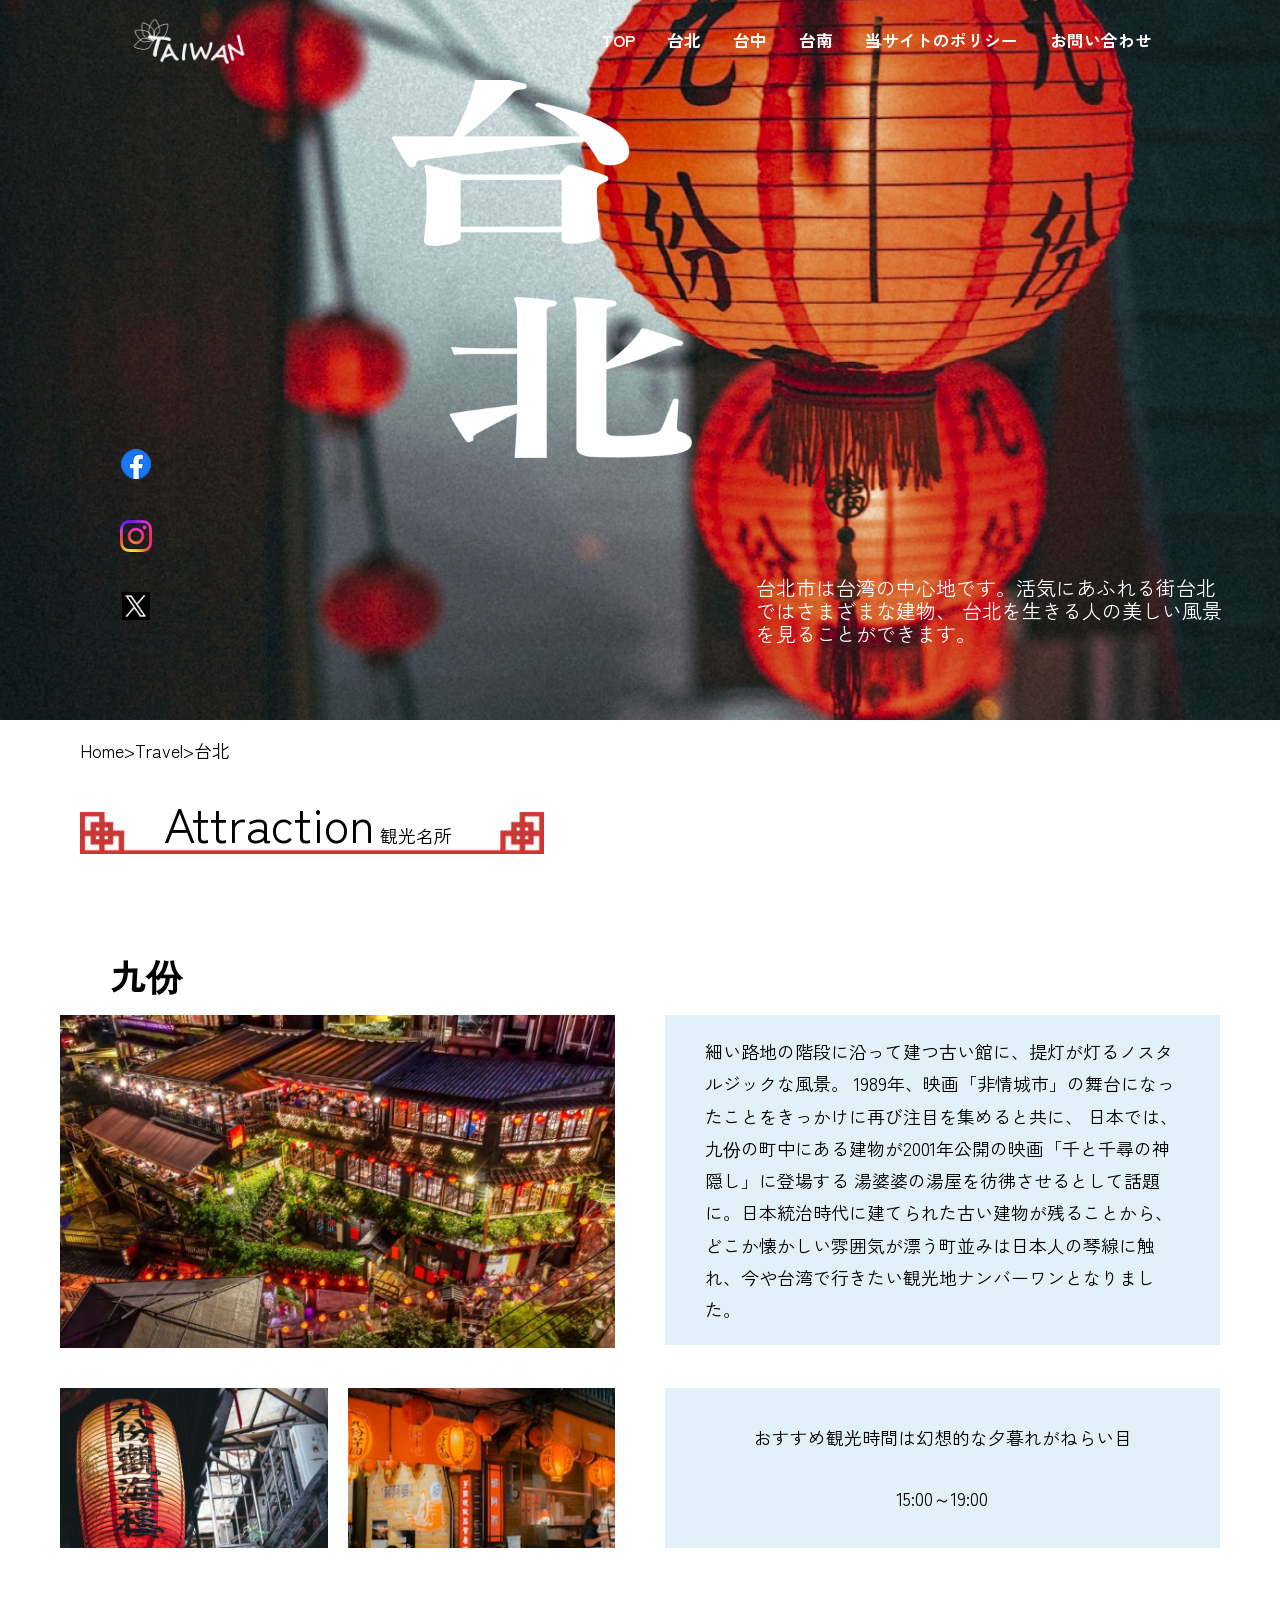
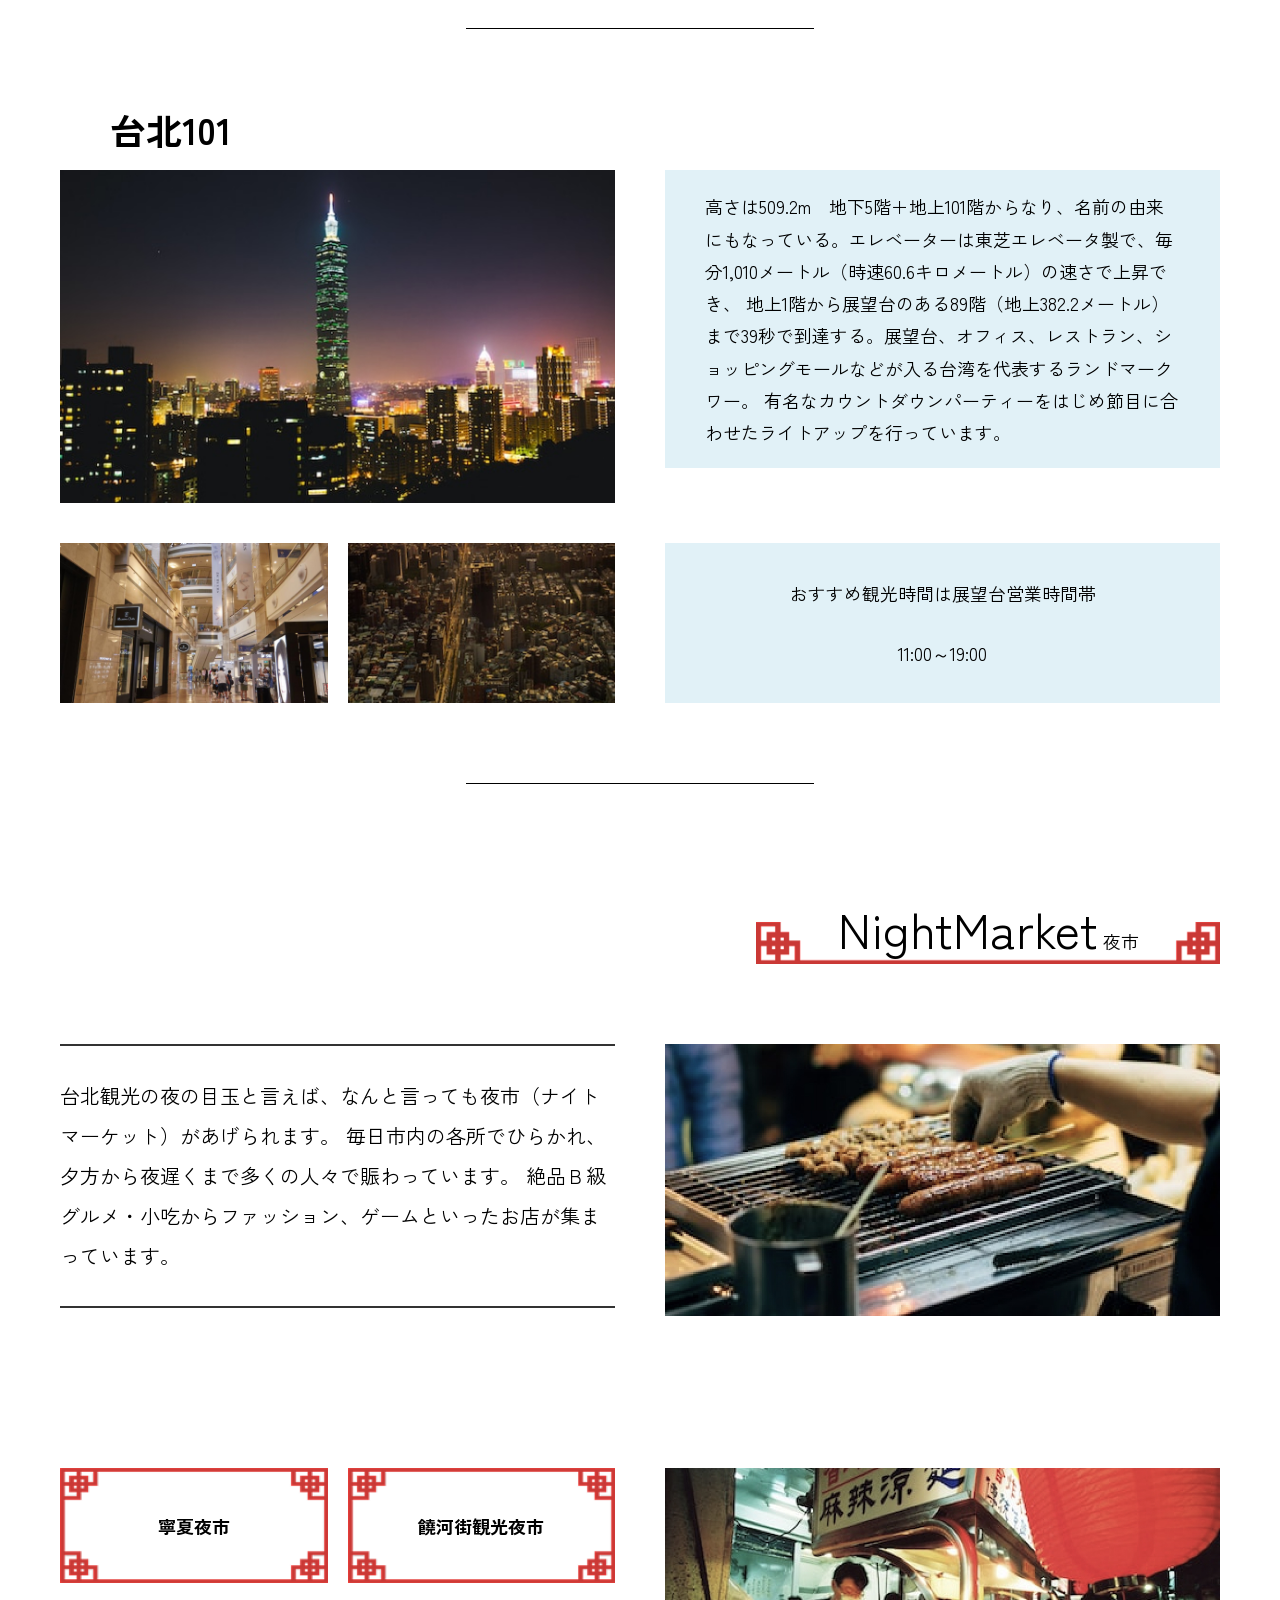
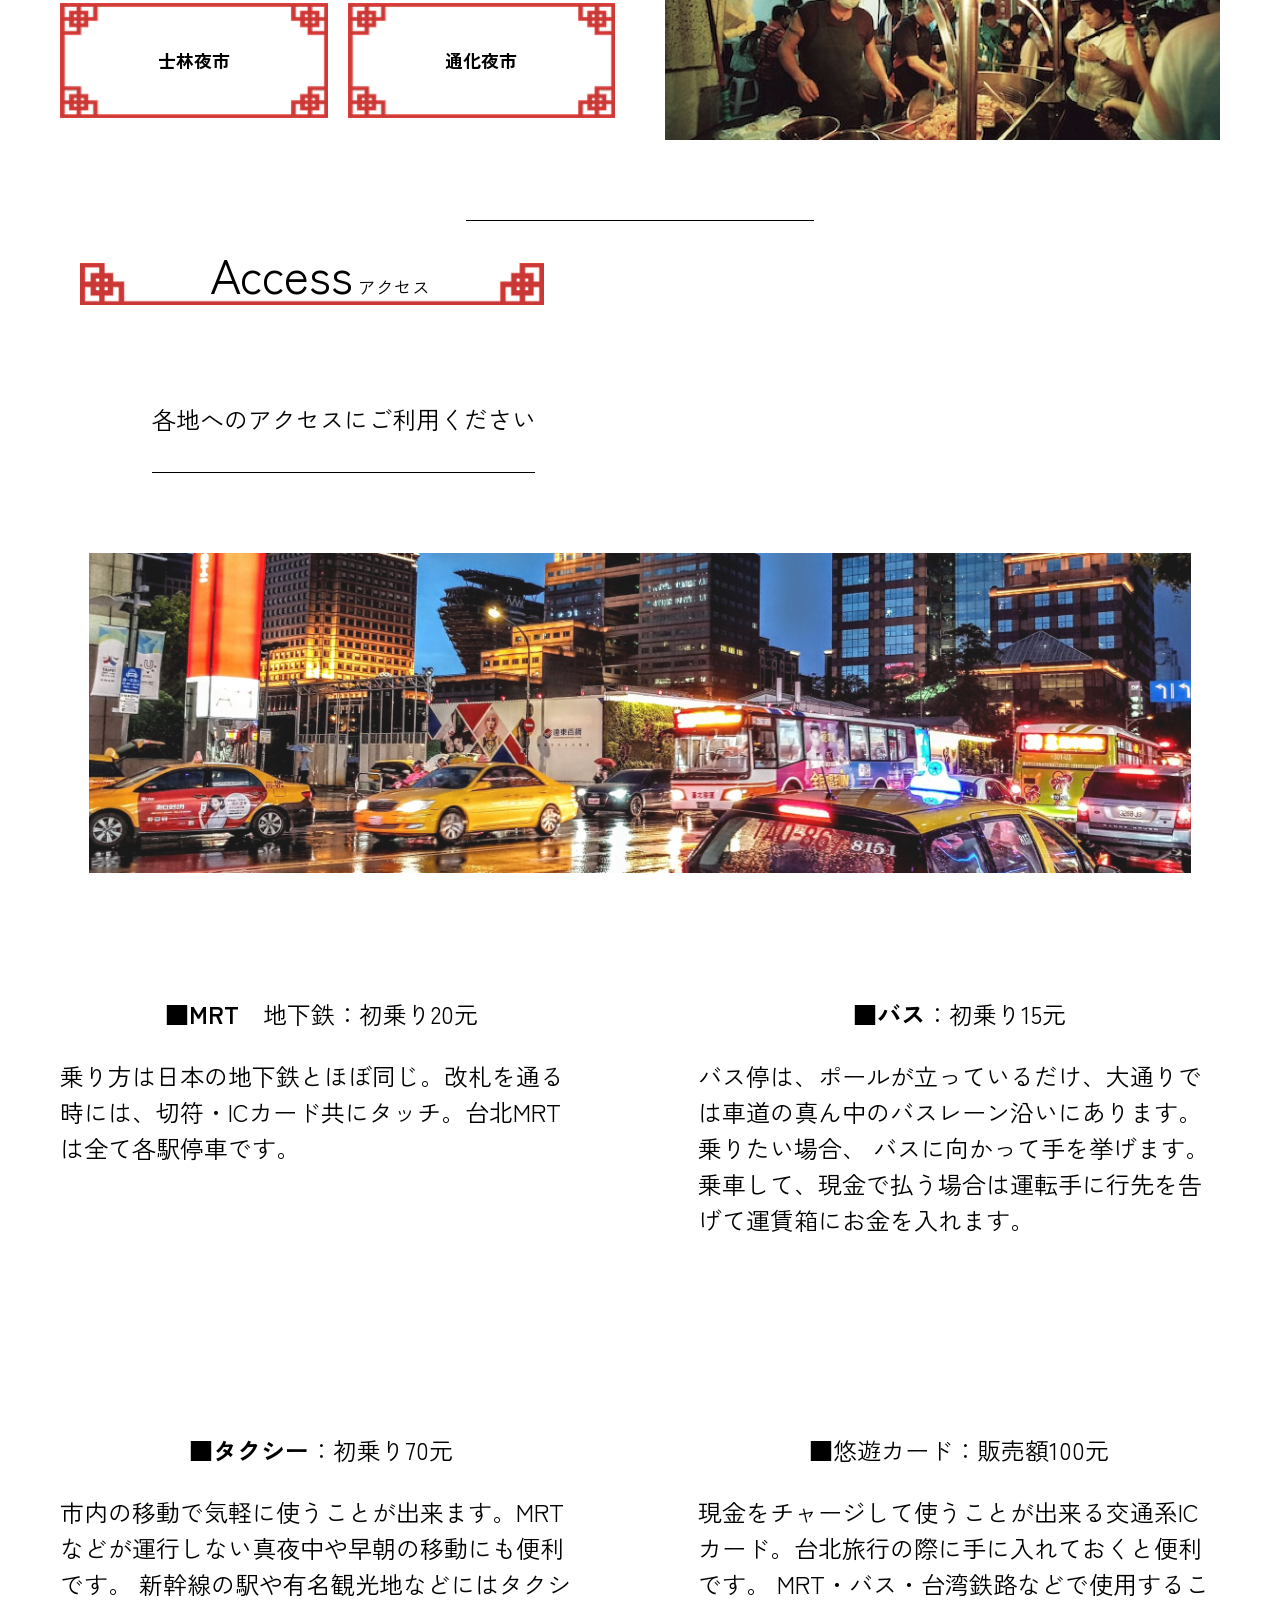
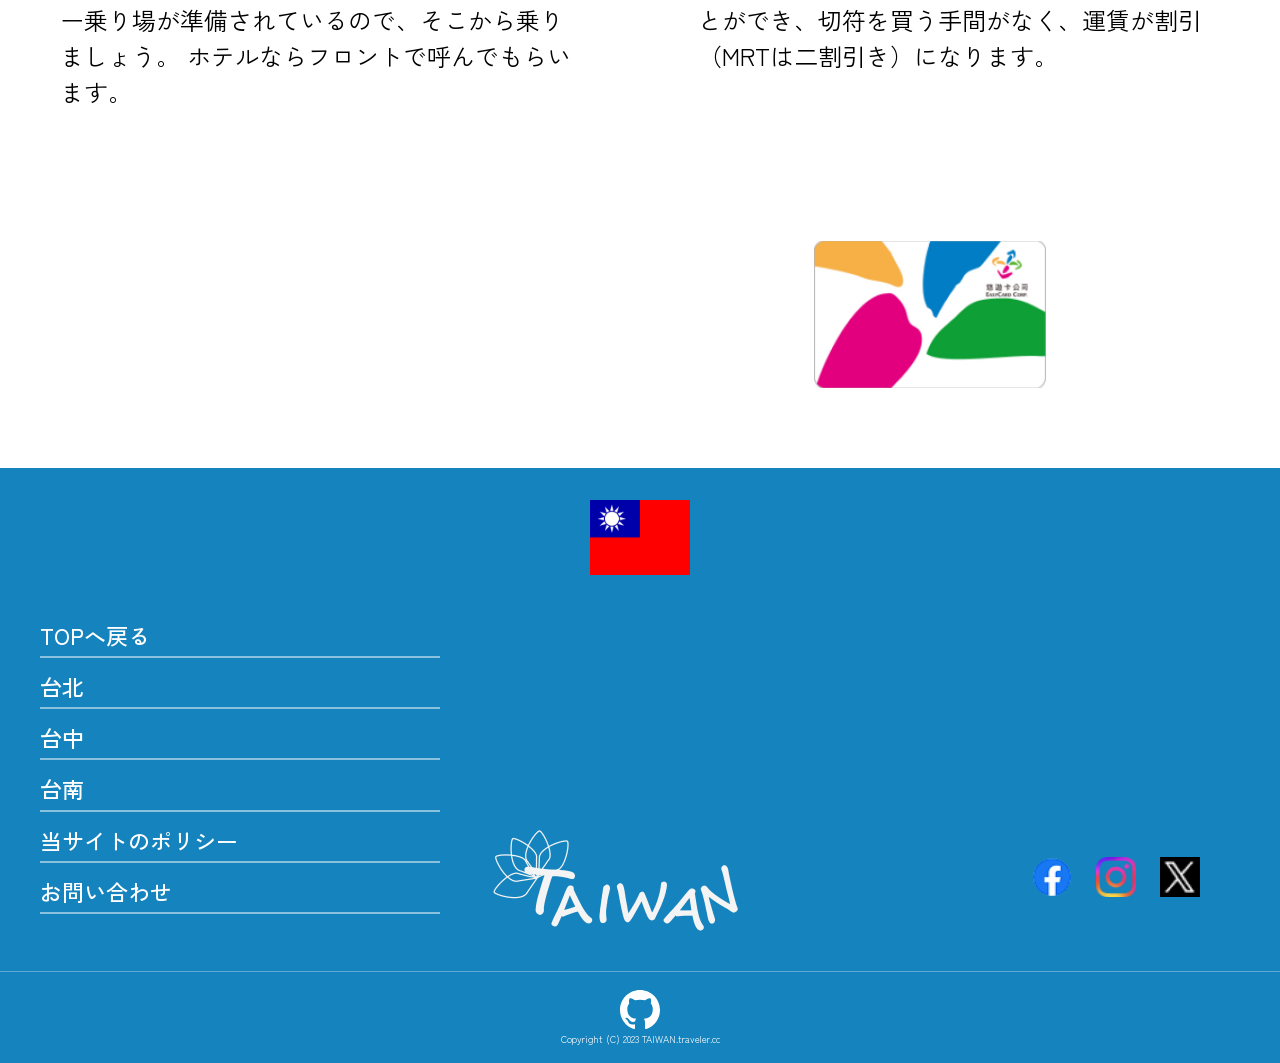
==== commit c23eab87: "Add files via upload" ====
--- a/Portfolio/taipei/index.html
+++ b/Portfolio/taipei/index.html
@@ -10,14 +10,14 @@
     <link rel="stylesheet" href="./styles/reset.css">
     <link rel="stylesheet" href="./styles/style.css">
     <link rel="stylesheet" href="./styles/header.css">
-    <link rel="stylesheet" href="../common/共有.topbtn/topbtn.css">
+    <link rel="stylesheet" href="../common/topbtn/topbtn.css">
     <meta name="viewport" content="width=device-width, initial-scale=1.0">
     <!-- SP対応：画面幅に応じてレイアウトを調整 -->
 </head>
 <body>
     <!-- 💡body直下　headerの上に入れ込んでください -->
   <div id="loading">
-    <img src="./images/ヘッダーロゴタイプ.png" alt="ロゴ" class="logo3">
+    <img src="./images/header taiwan.png" alt="ロゴ" class="logo3">
   </div>
 
     <div class="wrapper">
@@ -25,7 +25,7 @@
     <header>
 
 <div class="logo-oya">
-    <img src="./images/ヘッダーロゴタイプ.png" class="logo-768">
+    <img src="./images/header taiwan.png" class="logo-768">
 </div>
 
         <div class="container">
@@ -34,7 +34,7 @@
             <h1 class="logo">
                 <!-- PC表示用ロゴ（SPでは非表示） -->
                 <a href="#">
-                    <img src="./images/ヘッダーロゴタイプ.png" alt="TAIWAN">
+                    <img src="./images/header taiwan.png" alt="TAIWAN">
                 </a>
             </h1>
 
@@ -51,7 +51,7 @@
                 <h1 class="menuLogo">
                     <!-- SP表示用ロゴ（ドロワー内） -->
                     <a href="#">
-                        <img src="./images/ヘッダーロゴタイプ.png" alt="">
+                        <img src="./images/header taiwan.png" alt="">
                     </a>
                 </h1>
 
@@ -60,10 +60,10 @@
 
                 <ul class="navList">
                     <!-- メニュー項目 -->
-                    <li><a href="../index.html">TOP</a></li>
+                    <li><a href="../port.php">TOP</a></li>      
                     <li><a href="./index.html">台北</a></li>
-                    <li><a href="../taichu/index.html">台中</a></li>
-                    <li><a href="../tainan/index.html">台南</a></li>
+                    <li><a href="./index.html">台中</a></li>
+                    <li><a href="./index.html">台南</a></li>
                     <li><a href="#">当サイトのポリシー</a></li>
                     <li><a href="#">お問い合わせ</a></li>
                 </ul>
@@ -74,12 +74,12 @@
             <div class="header-box">
                 <!-- SNSアイコン -->
                 <div class="sns-icon">
-                    <img src="./images/フェイスブックアイコン.png">
-                    <img src="./images/インスタアイコン.png">
+                    <img src="./images/face book.png">
+                    <img src="./images/instagram.png">
                     <img src="./images/X.twitter.png">
                 </div>
                 <!-- ヘッターメイン文字 -->
-                <img class="main-rog" src="./images/PCメインロゴ台北画像.png">
+                <img class="main-rog" src="./images/header main rog.png">
                 <!-- ヘッターコメント -->
             </div>
             <div class="title-sentence">
@@ -98,7 +98,7 @@
             <section>
                 <!-- 観光名所見出し -->
                 <div class="headline-left">
-                    <img class="left-img" src="./images/PC見出し背景画像.png" alt="観光名所見出し">
+                    <img class="left-img" src="./images/title rog.png" alt="観光名所見出し">
                     <p class="headline-left-text"><span class="en">Attraction</span><span class="jp"> 観光名所</span></p>
                 </div>
 
@@ -111,7 +111,7 @@
                     <!-- 観光地画像上段 -->
                     <div class="Attraction-row">
                         <div class="Attraction-main">
-                            <img class="Attraction-img1" src="./images/PC九份メイン画像.jpg" alt="">
+                            <img class="Attraction-img1" src="./images/sightseeing.jpg" alt="">
                         </div>
                         <div class="Attraction-row-text">
                         <p>
@@ -128,13 +128,13 @@
                     <div class="Attraction-row">
                         <div class="Attraction-sub">
                                <picture  class="Attraction-img2">
-                                    <source class="img-sub2" media="(max-width: 376px)" srcset="./images/九份375pxサブ画像1.jpg">
-                                    <img class="img-sub2" src="./images/PC九份サブ画像1.jpg" alt="">
+                                    <source class="img-sub2" media="(max-width: 376px)" srcset="./images/sightseeingminisub1.jpg">
+                                    <img class="img-sub2" src="./images/sightseeingsub1.jpg" alt="">
                                 </picture>
 
                                 <picture  class="Attraction-img3">
-                                    <source class="img-sub3" media="(max-width: 376px)" srcset="./images/九份375pxサブ画像2.jpg">
-                                    <img class="img-sub3" src="./images/PC九份サブ画像2.jpg" alt="">
+                                    <source class="img-sub3" media="(max-width: 376px)" srcset="./images/sightseeingminisub2.jpg">
+                                    <img class="img-sub3" src="./images/sightseeingsub2.jpg" alt="">
                                 </picture>
                         </div>
                         <div class="recommend">
@@ -151,7 +151,7 @@
                 <div class="Attraction-content">
                     <div class="Attraction-row">
                         <div class="Attraction-main">
-                            <img class="Attraction-img1" src="./images/PC台北１０１メイン画像.jpg">
+                            <img class="Attraction-img1" src="./images/taipei 101 main.jpg">
                         </div>
                         <div class="Attraction-row-text">
                          <p>
@@ -164,12 +164,12 @@
                     <div class="Attraction-row">
                        <div class="Attraction-sub">
                         <picture class="Attraction-img2">
-                            <source class="img-sub2" media="(max-width: 376px)" srcset="./images/台北101レスポンシブ1.jpg">
-                            <img class="img-sub2" src="./images/PC台北101サブ画像1.jpg">
+                            <source class="img-sub2" media="(max-width: 376px)" srcset="./images/taipei 101 sub1 re.jpg">
+                            <img class="img-sub2" src="./images/taipei 101 sub1.jpg">
                         </picture>
                         <picture class="Attraction-img3">
-                            <source class="img-sub2" media="(max-width: 376px)" srcset="./images/台北101レスポンシブ2.jpg">
-                            <img class="img-sub3" src="./images/PC台北101サブ画像2.jpg">
+                            <source class="img-sub2" media="(max-width: 376px)" srcset="./images/taipei 101 sub2 re.jpg">
+                            <img class="img-sub3" src="./images/taipei 101 sub2.jpg">
                         </picture>
                         </div>
                         <div class="recommend">
@@ -183,7 +183,7 @@
             <section>
                 <div class="headline-right">
                     <div class="headline-info">
-                        <img src="./images/PC見出し背景画像.png">
+                        <img src="./images/title rog.png">
                         <p class="headline-right-text"><span class="en">NightMarket</span><span class="jp"> 夜市</span></p>
                     </div>
                 </div>
@@ -197,7 +197,7 @@
                             </h3>
                         </div>
                         <div class="market-img1">
-                            <img src="./images/PC夜市画像１.jpg">
+                            <img src="./images/night market 1.jpg">
                         </div>    
                     </div>
                     <!-- 4つのボタン -->
@@ -209,7 +209,7 @@
 
                                 <button id="showButton"class="js-modal-open"data-modal="modal-1">
 
-                                    <img src="./images/PC夜市ボタンフレーム.png">
+                                    <img src="./images/buuton frame .png">
 
                                     <span>寧夏夜市</span>
 
@@ -219,7 +219,7 @@
 
                                 <button id="showButton" class="js-modal-open" data-modal="modal-2">
 
-                                    <img src="./images/PC夜市ボタンフレーム.png">
+                                    <img src="./images/buuton frame .png">
 
                                     <span>饒河街観光夜市</span>
 
@@ -228,21 +228,21 @@
                             </div>
                             <div class="button-box">
                                 <button id="showButton"class="js-modal-open"data-modal="modal-3">
-                                    <img src="./images/PC夜市ボタンフレーム.png">
+                                    <img src="./images/buuton frame .png">
                                     <span>士林夜市</span>
                                 </button>
                                     
                             </div>
                             <div class="button-box">
                                 <button id="showButton"class="js-modal-open"data-modal="modal-4">
-                                    <img src="./images/PC夜市ボタンフレーム.png">
+                                    <img src="./images/buuton frame .png">
                                     <span>通化夜市</span>
                                 </button>
                                     
                             </div>
                         </div>
                         <div class="market-img2">
-                            <img src="./images/PC夜市画像２.jpg">
+                            <img src="./images/night market 2.jpg">
                         </div>
                     </div>
                 </div>
@@ -250,13 +250,13 @@
             <div class="line"></div>
             <section>
                 <div class="headline-left">
-                    <img class="left-img" src="./images/PC見出し背景画像.png">
+                    <img class="left-img" src="./images/title rog.png">
                     <p class="access-text"><span class="en">Access</span><span class="jp"> アクセス</span></p>
                 </div>
                 <div class="access">各地へのアクセスにご利用ください</div>
                 <div class="line-left"></div>
                 <div class="access-img">
-                    <img src="./images/PCアクセス画像.jpg">
+                    <img src="./images/access.jpg">
                 </div>
                 <div class="access-info">
                     <div class="access-item">
@@ -285,14 +285,14 @@
                     </div>
                 </div>
                 <div class="card">
-                    <img src="./images/PC悠遊カード画像.jpg">
+                    <img src="./images/taiwan cashless.jpg">
                 </div>
             </section>
         </main>
 
 <!-- srcにトップページボタンの画像を入れてください -->
 <a href="#" class="pageTop">
-    <img src="images/TOPへ戻るアイコン画像.png" alt="ページトップへ戻る">
+    <img src="images/top btn.png" alt="ページトップへ戻る">
 </a>
         <footer>
 
@@ -301,7 +301,7 @@
 
                 <div class="footerFlag">
                     <!-- 台湾国旗（フッター上部に表示） -->
-                    <img src="./images/PCフッター国旗画像.jpg" alt="台湾国旗">
+                    <img src="./images/taiwan national flag.jpg" alt="台湾国旗">
                 </div>
 
                 <div class="footerContents">
@@ -326,13 +326,13 @@
 
                         <div class="footerLogo">
                             <!-- 中央のサイトロゴ -->
-                            <img src="./images/ヘッダーロゴタイプ.png" alt="サイトロゴ">
+                            <img src="./images/header taiwan.png" alt="サイトロゴ">
                         </div>
 
                         <div class="sns">
                             <!-- 右側のSNSアイコン -->
-                            <a href=""><img src="./images/フェイスブックアイコン.png" alt="Facebook"></a>
-                            <a href=""><img src="./images/インスタアイコン.png" alt="Instagram"></a>
+                            <a href=""><img src="./images/face book.png" alt="Facebook"></a>
+                            <a href=""><img src="./images/instagram.png" alt="Instagram"></a>
                             <a href=""><img src="./images/X.twitter.png" alt="X（旧Twitter）"></a>
                         </div>
 
@@ -342,7 +342,17 @@
 
             </div>
 
+            
+
             <div class="copyright">
+
+                <div>
+                    <a href="https://github.com/ootaki081-alt/exercises2/tree/main/group3">
+                        <svg xmlns="http://www.w3.org/2000/svg" width="40" height="40" fill="currentColor" class="bi bi-github" viewBox="0 0 16 16">
+                        <path d="M8 0C3.58 0 0 3.58 0 8c0 3.54 2.29 6.53 5.47 7.59.4.07.55-.17.55-.38 0-.19-.01-.82-.01-1.49-2.01.37-2.53-.49-2.69-.94-.09-.23-.48-.94-.82-1.13-.28-.15-.68-.52-.01-.53.63-.01 1.08.58 1.23.82.72 1.21 1.87.87 2.33.66.07-.52.28-.87.51-1.07-1.78-.2-3.64-.89-3.64-3.95 0-.87.31-1.59.82-2.15-.08-.2-.36-1.02.08-2.12 0 0 .67-.21 2.2.82.64-.18 1.32-.27 2-.27s1.36.09 2 .27c1.53-1.04 2.2-.82 2.2-.82.44 1.1.16 1.92.08 2.12.51.56.82 1.27.82 2.15 0 3.07-1.87 3.75-3.65 3.95.29.25.54.73.54 1.48 0 1.07-.01 1.93-.01 2.2 0 .21.15.46.55.38A8.01 8.01 0 0 0 16 8c0-4.42-3.58-8-8-8"/>
+                        </svg>
+                    </a>
+                </div>
                 <!-- コピーライト表記 -->
                 <small>Copyright (C) 2023 TAIWAN.traveler.cc</small>
             </div>
@@ -506,7 +516,7 @@
                                         </div>
                                     </div>
      <script src="./scripts/header.js"></script>
-     <script src="../common/共有.topbtn/topbtn.js"></script>
+     <script src="../common/topbtn/topbtn.js"></script>
       <script>
     const openBtns = document.querySelectorAll('.js-modal-open');
     const closeBtns = document.querySelectorAll('.js-modal-close');
@@ -530,6 +540,6 @@
       });
     });
   </script>
-  <script src="../common/共有.load/loding.js"></script>
+  <script src="../common/load/loding.js"></script>
 </body>
 </html>
--- a/Portfolio/common/topbtn/topbtn.css
+++ b/Portfolio/common/topbtn/topbtn.css
@@ -0,0 +1,52 @@
+@charset "utf-8";
+/* =========================
+   TOPへ戻るボタン
+========================= */
+
+.pageTop{
+    position:fixed;
+    right:40px;
+    bottom:40px;
+
+    width:80px;
+    height:80px;
+
+    display:block;
+
+    z-index:100;
+
+    opacity:0;
+    visibility:hidden;
+
+    transition:.3s;
+}
+
+
+/* 表示状態 */
+.pageTop.show{
+    opacity:1;
+    visibility:visible;
+}
+
+
+.pageTop img{
+    width:100%;
+    height:100%;
+
+    display:block;
+}
+
+
+
+
+@media (max-width:768px){
+/* トップへ戻るボタン メディアクエリに入れてください*/
+ .pageTop{
+        width:60px;
+        height:60px;
+
+        right:16px;
+        bottom:20px;
+    }
+
+}
